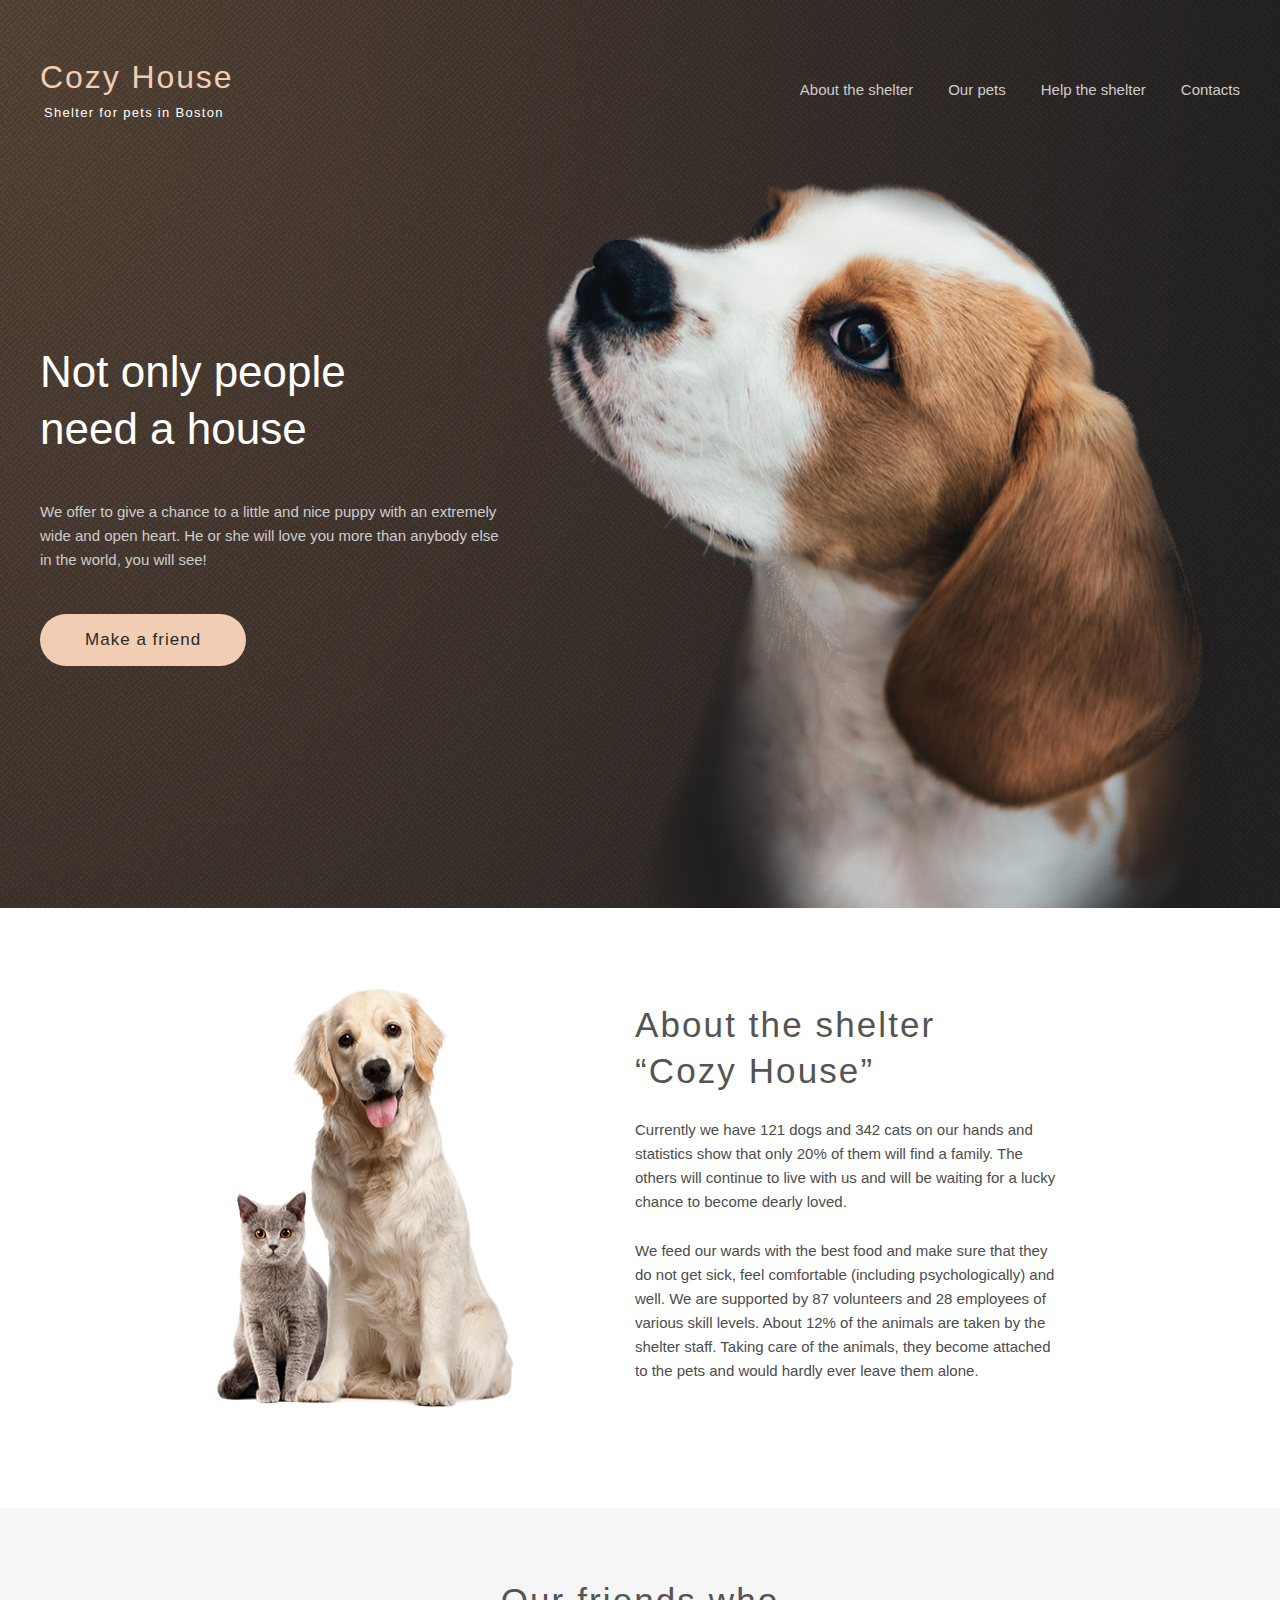
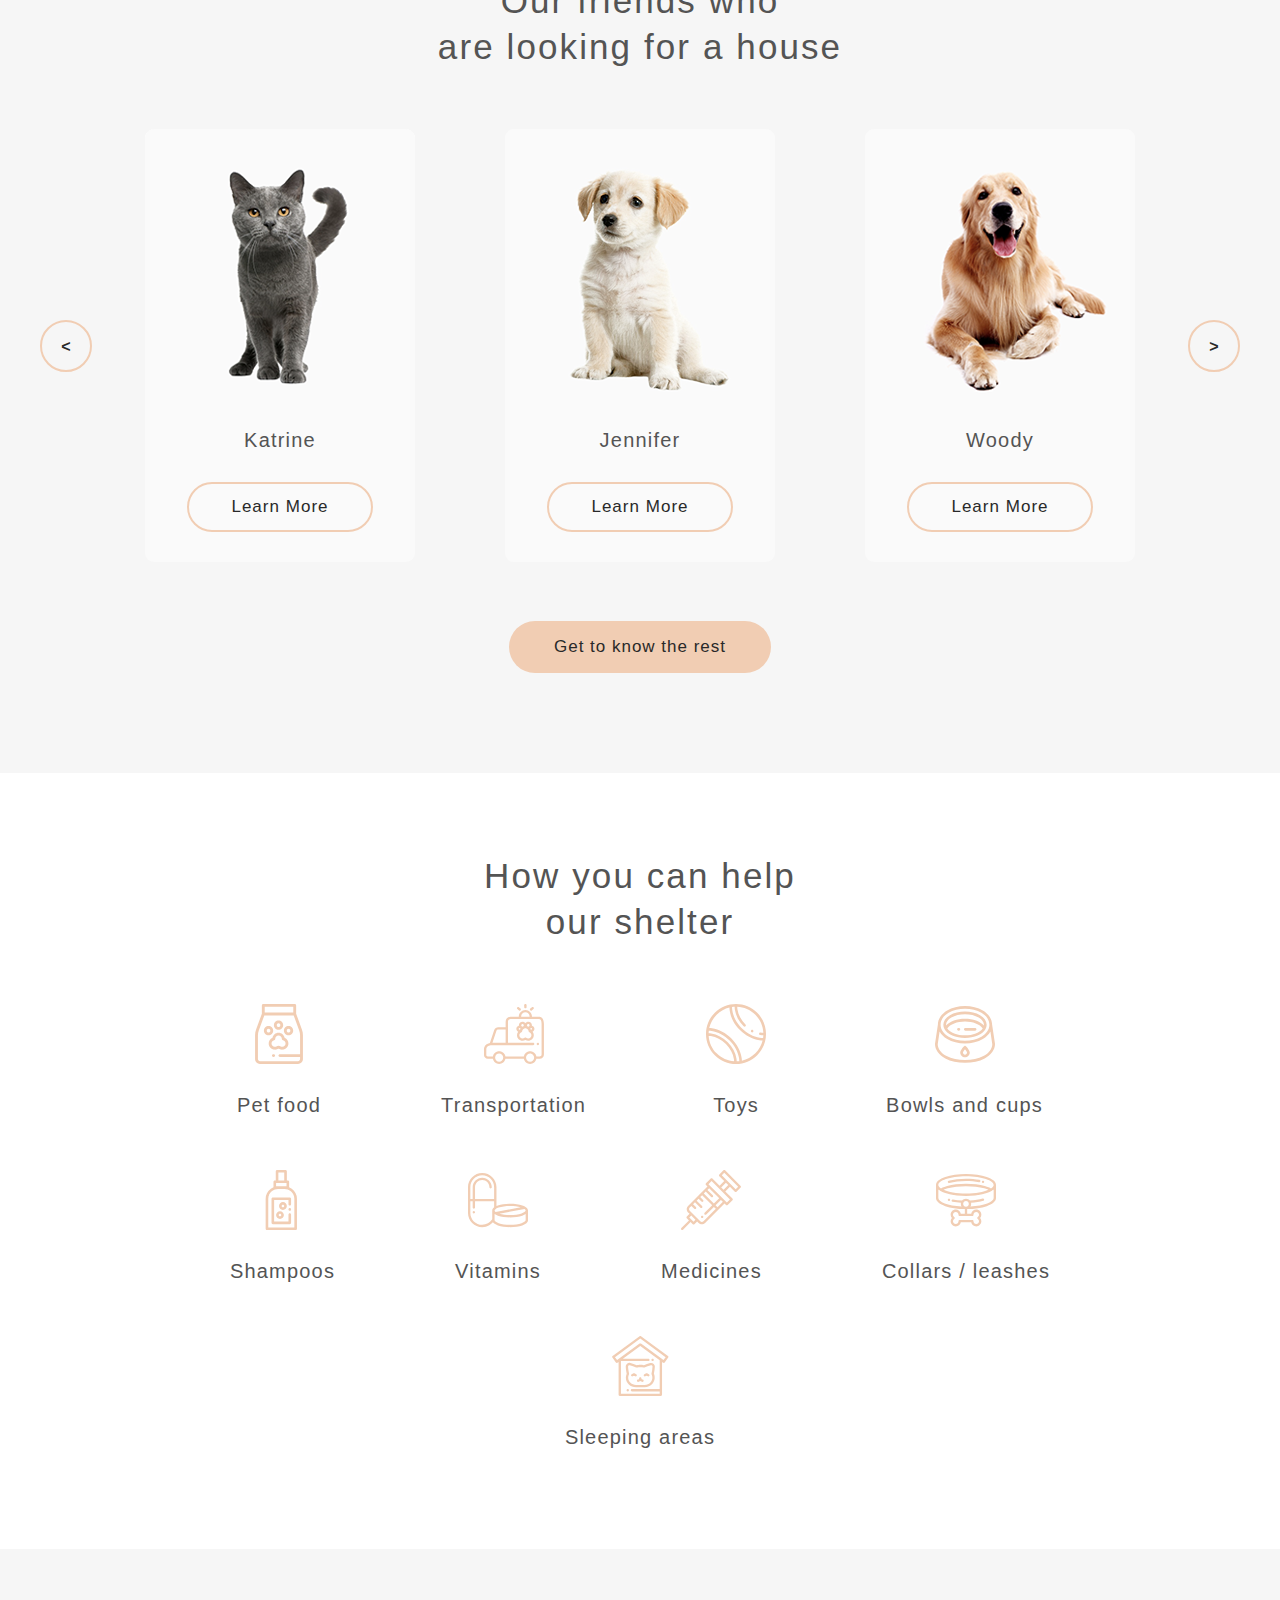
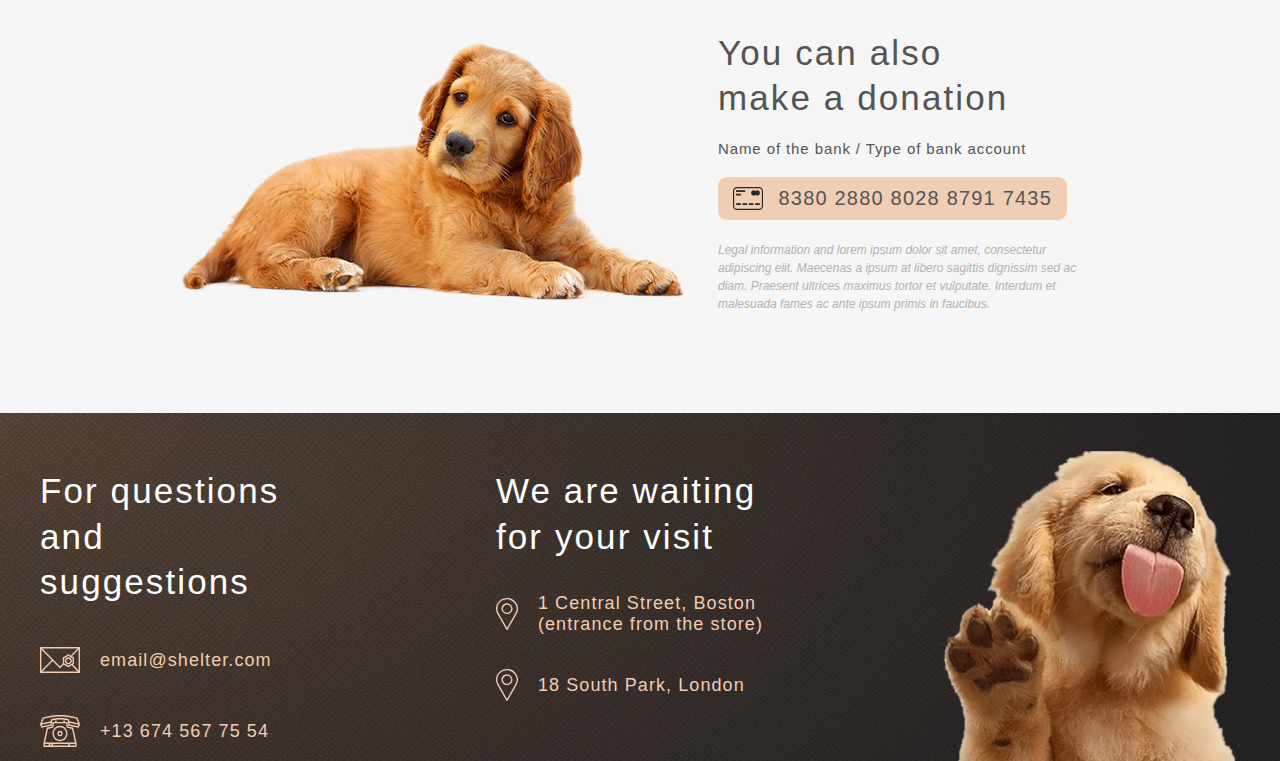
==== index.html @ f353ad07 "feat: w3c validator edits (wed 22 mar 19:14)" ====
<!DOCTYPE html>
<html lang="en">
<head>
    <meta charset="UTF-8">
    <meta name="viewport"
          content="width=device-width, initial-scale=1.0, maximum-scale=1.0, minimum-scale=1.0">
    <meta http-equiv="X-UA-Compatible" content="ie=edge">
    <link rel="stylesheet" href="./styles/main.css">
    <link rel="stylesheet" href="./styles/media.css">
    <link rel="icon" type="image/x-icon" href="./assets/favicon.png">
    <title>Shelter</title>
</head>
<body>

<header class="header">
    <div class="container">

        <div class="header-nav">
            <div class="logo">
                <a href="#"><h1 class="logo-title">Cozy House</h1></a>
                <p class="logo-subtitle">Shelter for pets in Boston</p>
            </div>

            <nav class="nav">
                <ul class="nav-list">
                    <li class="nav-item"><a href="index.html">About the shelter</a></li>
                    <li class="nav-item"><a href="pets.html">Our pets</a></li>
                    <li class="nav-item"><a href="#help">Help the shelter</a></li>
                    <li class="nav-item"><a href="#contacts">Contacts</a></li>
                </ul>
            </nav>
        </div>

        <div class="start-screen">

            <div class="start__content">
                <h2>Not only people<br>
                    need a house
                </h2>
                <p>We offer to give a chance to a little and nice puppy with an extremely
                    wide and open heart. He or she will love you more than anybody else
                    in the world, you will see!</p>

                <a href="#our-friends">
                    <button class="make-a-friend">
                        Make a friend
                    </button>
                </a>
            </div>
            <img
                    class="img-puppy"
                    src="./assets/png/start-screen-puppy.png"
                    alt="start-screen-puppy"
            >
        </div>
    </div>
</header>

<section class="about">
    <div class="container">
        <div class="about-block">
            <img
                    class="about-pets"
                    src="./assets/png/about-pets.png"
                    alt="pets"
            >
            <div class="about-content">
                <h3>About the shelter<br> “Cozy House”</h3>
                <p class="first-about-content">Currently we have 121 dogs and 342 cats
                    on our hands and statistics show that
                    only 20% of them will find a family.
                    The others will continue to live with
                    us and will be waiting for a lucky chance
                    to become dearly loved.</p>
                <p class="second-about-content">We feed our wards with the best food and make
                    sure that they do not get sick, feel
                    comfortable (including psychologically)
                    and well. We are supported by 87 volunteers
                    and 28 employees of various skill levels.
                    About 12% of the animals are taken by the
                    shelter staff. Taking care of the animals,
                    they become attached to the pets and would
                    hardly ever leave them alone.</p>
            </div>
        </div>
    </div>
</section>

<section class="pets" id="our-friends">
    <div class="container">
        <div class="pets-block">
            <h3>Our friends who<br>
                are looking for a house</h3>

            <div class="pets-slider-container">
                <button class="left-arrow"><</button>
                <div class="pets-slider">
                    <div class="pets-item">
                        <div class="pets-item__img">
                            <img
                                    src="./assets/png/pets-katrine.png"
                                    alt="katrine"
                            >
                        </div>
                        <h5>Katrine</h5>
                        <button class="learn-more">Learn More</button>
                    </div>
                    <div class="pets-item">
                        <div class="pets-item__img">
                            <img
                                    src="./assets/png/pets-jennifer.png"
                                    alt="jennifer"
                            >
                        </div>
                        <h5>Jennifer</h5>
                        <button class="learn-more">Learn More</button>
                    </div>
                    <div class="pets-item">
                        <div class="pets-item__img">
                            <img
                                    src="./assets/png/pets-woody.png"
                                    alt="woody"
                            >
                        </div>
                        <h5>Woody</h5>
                        <button class="learn-more">Learn More</button>
                    </div>
                </div>
                <button class="right-arrow">></button>
            </div>
            <div class="pets__button-get-to-know">
                <button class="get-to-know">Get to know the rest</button>
            </div>

        </div>
    </div>
</section>

<section class="help" id="help">
    <div class="container">
        <div class="help-block">
            <div class="help__header">
                <h3>How you can help<br>
                    our shelter</h3>
            </div>
            <div class="help__icons">

                <div class="help-icons-block">
                    <img src="./assets/icons/help/icon-pet-food.svg" alt="icon">
                    <p>Pet food</p>
                </div>

                <div class="help-icons-block">
                    <img src="./assets/icons/help/icon-transportation.svg" alt="icon">
                    <p>Transportation</p>
                </div>

                <div class="help-icons-block">
                    <img src="./assets/icons/help/icon-toys.svg" alt="icon">
                    <p>Toys</p>
                </div>

                <div class="help-icons-block">
                    <img src="./assets/icons/help/icon-bowls-and-cups.svg" alt="icon">
                    <p>Bowls and cups</p>
                </div>

                <div class="help-icons-block">
                    <img src="./assets/icons/help/icon-shampoos.svg" alt="icon">
                    <p>Shampoos</p>
                </div>

                <div class="help-icons-block">
                    <img src="./assets/icons/help/icon-vitamins.svg" alt="icon">
                    <p>Vitamins</p>
                </div>

                <div class="help-icons-block">
                    <img src="./assets/icons/help/icon-medicines.svg" alt="icon">
                    <p>Medicines</p>
                </div>

                <div class="help-icons-block">
                    <img src="./assets/icons/help/icon-collars-leashes.svg" alt="icon">
                    <p>Collars / leashes</p>
                </div>

                <div class="help-icons-block">
                    <img src="./assets/icons/help/icon-sleeping-area.svg" alt="icon">
                    <p>Sleeping areas</p>
                </div>
            </div>

        </div>
    </div>
</section>

<section class="donation">
    <div class="container">
        <div class="donation-block">
            <img src="./assets/png/donation-dog.png" alt="dog">
            <div class="donation-info-block">
                <h2>You can also <br>make a donation</h2>
                <h6>Name of the bank / Type of bank account</h6>
                <a href="#" class="card-pick">
                    <img src="./assets/icons/credit-card.svg" alt="card">
                    <p>8380 2880 8028 8791 7435</p>
                </a>
                <p class="subtitle">Legal information and lorem ipsum dolor sit amet, consectetur adipiscing elit. Maecenas a ipsum at libero sagittis dignissim sed ac diam. Praesent ultrices maximus tortor et vulputate. Interdum et malesuada fames ac ante ipsum primis in faucibus.</p>
            </div>
        </div>
    </div>
</section>

<footer id="contacts">
    <div class="container">
        <div class="footer-block">

            <div class="contacts">
                <h2>For questions<br> and suggestions</h2>
                <a href="mailto:email@shelter.com" class="email-address">
                    <img src="./assets/icons/icon-email.svg" alt="email">
                    <p>email@shelter.com</p>
                </a>
                <a href="tel:+136745677554" class="phone-nums">
                    <img src="./assets/icons/icon-phone.svg" alt="phone">
                    <p>+13 674 567 75 54</p>
                </a>
            </div>

            <div class="address">
                <h2>We are waiting<br> for your visit</h2>
                <a href="https://www.google.com/maps/place/JetBrains/@59.9815845,30.2146416,15z/data=!4m6!3m5!1s0x4696370110077071:0x7142189108d4a839!8m2!3d59.9815845!4d30.2146416!16s%2Fg%2F12ht1yhwh"
                   class="location"
                   target="_blank"
                >
                    <img src="./assets/icons/icon-marker.svg" alt="marker">
                    <p>1 Central Street, Boston<br>(entrance from the store)</p>
                </a>
                <a href="https://www.google.com/maps/place/%D0%AD%D0%BB%D1%82%D0%B5%D0%BC+%D0%9F%D0%B0%D1%80%D0%BA+%D0%AE%D0%B3/@51.4553638,0.0538991,15.22z/data=!4m10!1m2!2m1!1s18+South+Park,+London!3m6!1s0x47d8a91594ab684d:0x6e5fc26f22667307!8m2!3d51.4555305!4d0.0668905!15sChUxOCBTb3V0aCBQYXJrLCBMb25kb26SAQRwYXJr4AEA!16s%2Fg%2F1th567md"
                   class="location-two"
                   target="_blank"
                >
                    <img src="./assets/icons/icon-marker.svg" alt="marker">
                    <p>18 South Park, London</p>
                </a>
            </div>

            <div class="footer-dog-img">
                <img src="./assets/png/footer-puppy.png" alt="puppy">
            </div>

        </div>
    </div>
</footer>

<script src="script.js"></script>
</body>
</html>
---- styles/main.css ----
@import "reset.css";
html {
    scroll-behavior: smooth;
}
body {
    font-family: 'Georgia', sans-serif;
}

.container {
    max-width: 1280px;
    padding: 0 40px;
    margin: 0 auto;
}

/* ======HEADER====== */
.header {
    background: url(../assets/backgrounds/noise_transparent@2x.png), radial-gradient(100% 215.42% at 0% 0%, #5b483a 0%, #262425 100%), #211f20;
    padding-top: 60px;
}

.header-nav {
    display: flex;
    justify-content: space-between;
    padding-bottom: 60px;
}

/*logo*/
.logo h1 {
    font-weight: 400;
    font-size: 32px;
    line-height: 110%;
    letter-spacing: 0.06em;
    color: #F1CDB3;
}

.logo p {
    font-family: 'Arial', sans-serif;
    padding-left: 4px;
    padding-top: 10px;
    font-weight: 400;
    font-size: 13px;
    line-height: 15px;
    letter-spacing: 0.1em;
    color: #FFFFFF;
}

/*nav*/
.nav {
    display: flex;
    align-items: center;
}

.nav-list {
    display: flex; justify-content: center;
    column-gap: 35px;
}

.nav-item a {
    font-family: 'Arial', sans-serif;
    font-weight: 400;
    font-size: 15px;
    color: #CDCDCD;
    transition: 0.3s;
    position: relative;
    cursor: pointer;
    line-height: 1;
}

.nav-list a:hover {
    color: #fafafa;
}

/*start-screen*/
.start-screen {
    display: flex;
    justify-content: space-between;
}

.start__content {
    padding-top: 10.1875em;
    padding-right: 42px;
}
.start__content h2 {
    font-family: 'Georgia', sans-serif;
    font-weight: 400;
    font-size: 44px;
    line-height: 130%;
    color: #FFFFFF;
    padding-bottom: 42px;
}

.start-screen p {
    font-family: 'Arial', sans-serif;
    font-weight: 400;
    font-size: 15px;
    line-height: 160%;
    color: #CDCDCD;
    padding-bottom: 42px;
}

.make-a-friend {
    background-color: #F1CDB3;
    padding: 15px 45px;
    border-radius: 100px;
    font-family: 'Georgia', sans-serif;
    font-weight: 400;
    font-size: 17px;
    line-height: 130%;
    letter-spacing: 0.06em;
    color: #292929;
    transition: 0.3s;
}

.make-a-friend:hover {
    background-color: #FDDCC4;
}

/* =====ABOUT===== */
.about-block {
    display: flex;
    padding-top: 80px;
    padding-bottom: 100px;
}

.about-pets {
    padding-left: 10.938em;
}

.about-content {
    padding-left: 7.5em;
    padding-right: 10.938em;
}

.about-content h3 {
    font-family: 'Georgia', sans-serif;
    font-weight: 400;
    font-size: 35px;
    line-height: 130%;
    letter-spacing: 0.06em;
    color: #545454;
    padding-bottom: 25px;
    padding-top: 14px;
}

.about-content p {
    font-family: 'Arial', sans-serif;
    font-weight: 400;
    font-size: 15px;
    line-height: 160%;
    color: #4C4C4C;
    padding-bottom: 25px;
}

.first-about-content {
    padding-bottom: 25px;
}


/* =====PETS===== */
.pets {
    background-color: #F6F6F6;
    padding-top: 70px;
}

.pets-block h3 {
    font-family: 'Georgia', sans-serif;
    font-weight: 400;
    font-size: 35px;
    line-height: 130%;
    align-items: center;
    text-align: center;
    letter-spacing: 0.06em;
    color: #545454;
    padding-bottom: 60px;
}

.pets-slider-container {
    display: flex;
    justify-content: space-between;
    align-items: center;
    padding-bottom: 59px;
}

.pets-slider {
    display: flex;
    column-gap: 90px;
}

.pets-item {
    background: #FAFAFA;
    border-radius: 9px;

    transition: 0.3s;
}

.pets-item:hover {
    box-shadow: 0 0 10px rgba(0,0,0,0.5);
    cursor: pointer;
}

.pets-item__img img {
    border-radius: 9px 9px 0 0;
}

.left-arrow, .right-arrow{
    cursor: pointer;
    -webkit-box-align: center;
    -ms-flex-align: center;
    align-items: center;
    padding: 16px 16px;
    width: 52px;
    height: 52px;
    border: 2px solid #f1cdb3;
    -webkit-box-sizing: border-box;
    box-sizing: border-box;
    border-radius: 50%;
    color: #292929;
    background-color: transparent;
    font-weight: bold;

    transition: 0.3s;
}

.left-arrow:hover, .right-arrow:hover {
    background: #FDDCC4;
    border: 2px solid #FDDCC4;
}

.pets-item {
    display: flex;
    align-items: center;
    flex-direction: column;
}

.pets-item h5 {
    font-family: 'Georgia', sans-serif;
    font-weight: 400;
    font-size: 20px;
    line-height: 23px;
    letter-spacing: 0.06em;
    color: #545454;
    padding-bottom: 30px;
}

.pets-item__img {
    padding-bottom: 30px;
}

.learn-more {
    border: 2px solid #F1CDB3;
    border-radius: 100px;
    padding: 12px 42px;
    margin-bottom: 30px;

    font-family: 'Georgia', sans-serif;
    font-weight: 400;
    font-size: 17px;
    line-height: 130%;
    letter-spacing: 0.06em;
    color: #292929;

    transition: 0.3s;
}

.learn-more:hover {
    background-color: #FDDCC4;
    border: 2px solid #FDDCC4;
}

.pets__button-get-to-know {
    display: flex;
    justify-content: center;
}

button.get-to-know{
    display: flex;
    align-items: center;
    padding: 15px 45px;
    background: #F1CDB3;
    border-radius: 100px;

    font-family: 'Georgia', sans-serif;
    font-weight: 400;
    letter-spacing: 0.0586282em;
    font-size: 17px;
    line-height: 130%;
    color: #292929;

    margin-bottom: 100px;

    transition: 0.3s;
}

button.get-to-know:hover {
    background-color: #FDDCC4;
}

/* =====HELP===== */
.help-block {
    display: flex;
    flex-direction: column;
    align-items: center;

    padding-top: 80px;
}

.help__header h3 {
    font-family: 'Georgia', sans-serif;
    font-weight: 400;
    font-size: 35px;
    line-height: 130%;
    text-align: center;
    letter-spacing: 0.06em;
    color: #545454;

    padding-bottom: 60px;
}

.help-icons-block {
    align-items: center;
    display: flex;
    flex-direction: column;
}

.help__icons {
    display: flex;
    align-items: baseline;
    flex-wrap: wrap;
    gap: 3.3rem 7.5rem;
    max-width: 1030px;
    justify-content: center;

    padding-bottom: 100px;
}

.help-icons-block p {
    font-family: 'Georgia', sans-serif;
    font-weight: 400;
    font-size: 20px;
    line-height: 115%;
    letter-spacing: 0.06em;
    color: #545454;

    padding-top: 30px;
}

/* =====DONATION===== */
.donation {
    background: #F6F6F6;
    padding-bottom: 100px;
}

.donation-block {
    display: -webkit-box;
    display: -ms-flexbox;
    display: flex;
    -webkit-box-pack: center;
    -ms-flex-pack: center;
    justify-content: center;
    -webkit-box-align: center;
    -ms-flex-align: center;
    align-items: center;
    gap: 31px;
    padding-top: 81px;
}

.donation-info-block {
    align-self: flex-start;
    max-width: 380px;
}

.card-pick {
    padding: 1px 15px;
    max-width: 349px;
    height: 43px;
    -webkit-box-align: center;
    -ms-flex-align: center;
    align-items: center;
    background-color: #f1cdb3;
    display: -webkit-box;
    display: -ms-flexbox;
    display: flex;
    -webkit-box-pack: justify;
    -ms-flex-pack: justify;
    justify-content: space-between;
    font-family: "Georgia", sans-serif;
    line-height: 115%;
    letter-spacing: 0.06em;
    border-radius: 9px;
    margin-bottom: 21px;
    color: #545454;
    text-decoration: none;
}

.donation-info-block h2 {
    font-family: 'Georgia', sans-serif;
    font-weight: 400;
    font-size: 35px;
    line-height: 130%;
    letter-spacing: 0.06em;
    color: #545454;

    padding-bottom: 20px;
}

.donation-info-block h6 {
    font-family: 'Georgia', sans-serif;
    font-weight: 400;
    font-size: 15px;
    line-height: 110%;
    letter-spacing: 0.06em;
    color: #545454;

    padding-bottom: 20px;
}

.donation-info-block p {
    font-family: 'Arial', sans-serif;
    font-weight: 400;
    font-size: 12px;
    line-height: 18px;
    color: #B2B2B2;
}

.card-pick p {
    font-family: 'Georgia', sans-serif;
    font-weight: 400;
    font-size: 20px;
    line-height: 115%;
    letter-spacing: 0.06em;
    color: #545454;
}

.subtitle {
    font-style: italic;
}

/* =====FOOTER===== */
footer {
    background: url(../assets/backgrounds/noise_transparent@2x.png), radial-gradient(100% 215.42% at 0% 0%, #5b483a 0%, #262425 100%), #211f20;
}

.footer-block {
    display: flex;
    justify-content: space-between;
    padding-top: 38px;
}

.footer-block h2 {
    font-family: 'Georgia', sans-serif;
    font-weight: 400;
    font-size: 35px;
    line-height: 130%;
    letter-spacing: 0.06em;
    color: #FFFFFF;
}

.footer-block p {
    font-family: 'Georgia', sans-serif;
    font-weight: 400;
    font-size: 18px;
    line-height: 115%;
    letter-spacing: 0.06em;
    color: #F1CDB3;
}

.contacts, .address {
    padding-top: 17px;
    max-width: 279px;
    display: -webkit-box;
    display: -ms-flexbox;
    display: flex;
    -webkit-box-orient: vertical;
    -webkit-box-direction: normal;
    -ms-flex-direction: column;
    flex-direction: column;
    -webkit-box-align: start;
    -ms-flex-align: start;
    align-items: flex-start;
    -webkit-box-pack: justify;
    -ms-flex-pack: justify;
    gap: 39px;
}

.contacts a {
    display: flex;
    align-items: center;
}

.contacts a img {
    padding-right: 20px;
}

.address {
    gap: 34px;
}

.address a {
    display: flex;
    align-items: center;
}

.address a img {
    padding-right: 20px;
}

/*==== OUR PETS PAGE ====*/

/*=====header=====*/
.header-pets-page {
    background: #FFFFFF;
    padding-top: 30px;
}

.logo-pets-page h1 {
    color: #545454;
}

.logo-pets-page p {
    color: #292929;
}

.nav-item-pets-page a {
    color: #545454;
    position: relative;
    cursor: pointer;
    line-height: 1;
}

.nav-item a:after {
    display: block;
    position: absolute;
    left: 0; /*изменить на right:0;, чтобы изменить направление подчёркивания */
    width: 0;/*задаём длинну линии до наведения курсора*/
    height: 2px; /*задаём ширину линии*/
    background-color: #F1CDB3; /*задаём цвет линии*/
    content: "";
    transition: width 0.3s ease-out;
}

.nav-item a:hover:after, a:focus:after {
    width: 100%; /*устанавливаем значение 100% чтобы ссылка подчёркивалась полностью*/
}

.nav-list-pets-page a:hover {
    color: #292929;
    background-size: 100% 2px;

}

.header-nav-pets-page {
    padding-bottom: 30px;
}

/*=====pets=====*/
.pets-block-pets-page h3{
    padding-bottom: 45px;
}

.pets-slider-pets-page {
    gap: 30px 40px;
    flex-wrap: wrap;
}
/*buttons control*/
.pets__control-buttons {
    display: flex;
    flex-direction: row;
    justify-content: center;
    gap: 20px;
    padding-bottom: 100px;
}

/*coloring buttons*/
.control-btn {
    border-radius: 100px;
    width: 52px;
    height: 52px;
}

.prev-max-btn, .prev-btn {
    border: 2px solid #CDCDCD;
    color: #CDCDCD;
}

.num-slider-btn {
    background: #F1CDB3;
}
.num-slider-btn:hover {

}

.next-btn, .next-max-btn {
    border: 2px solid #F1CDB3;

    transition: 0.3s;
}
.next-btn:hover, .next-max-btn:hover {
    background: #FDDCC4;
    border: 2px solid #FDDCC4;
}
---- styles/media.css ----
@viewport
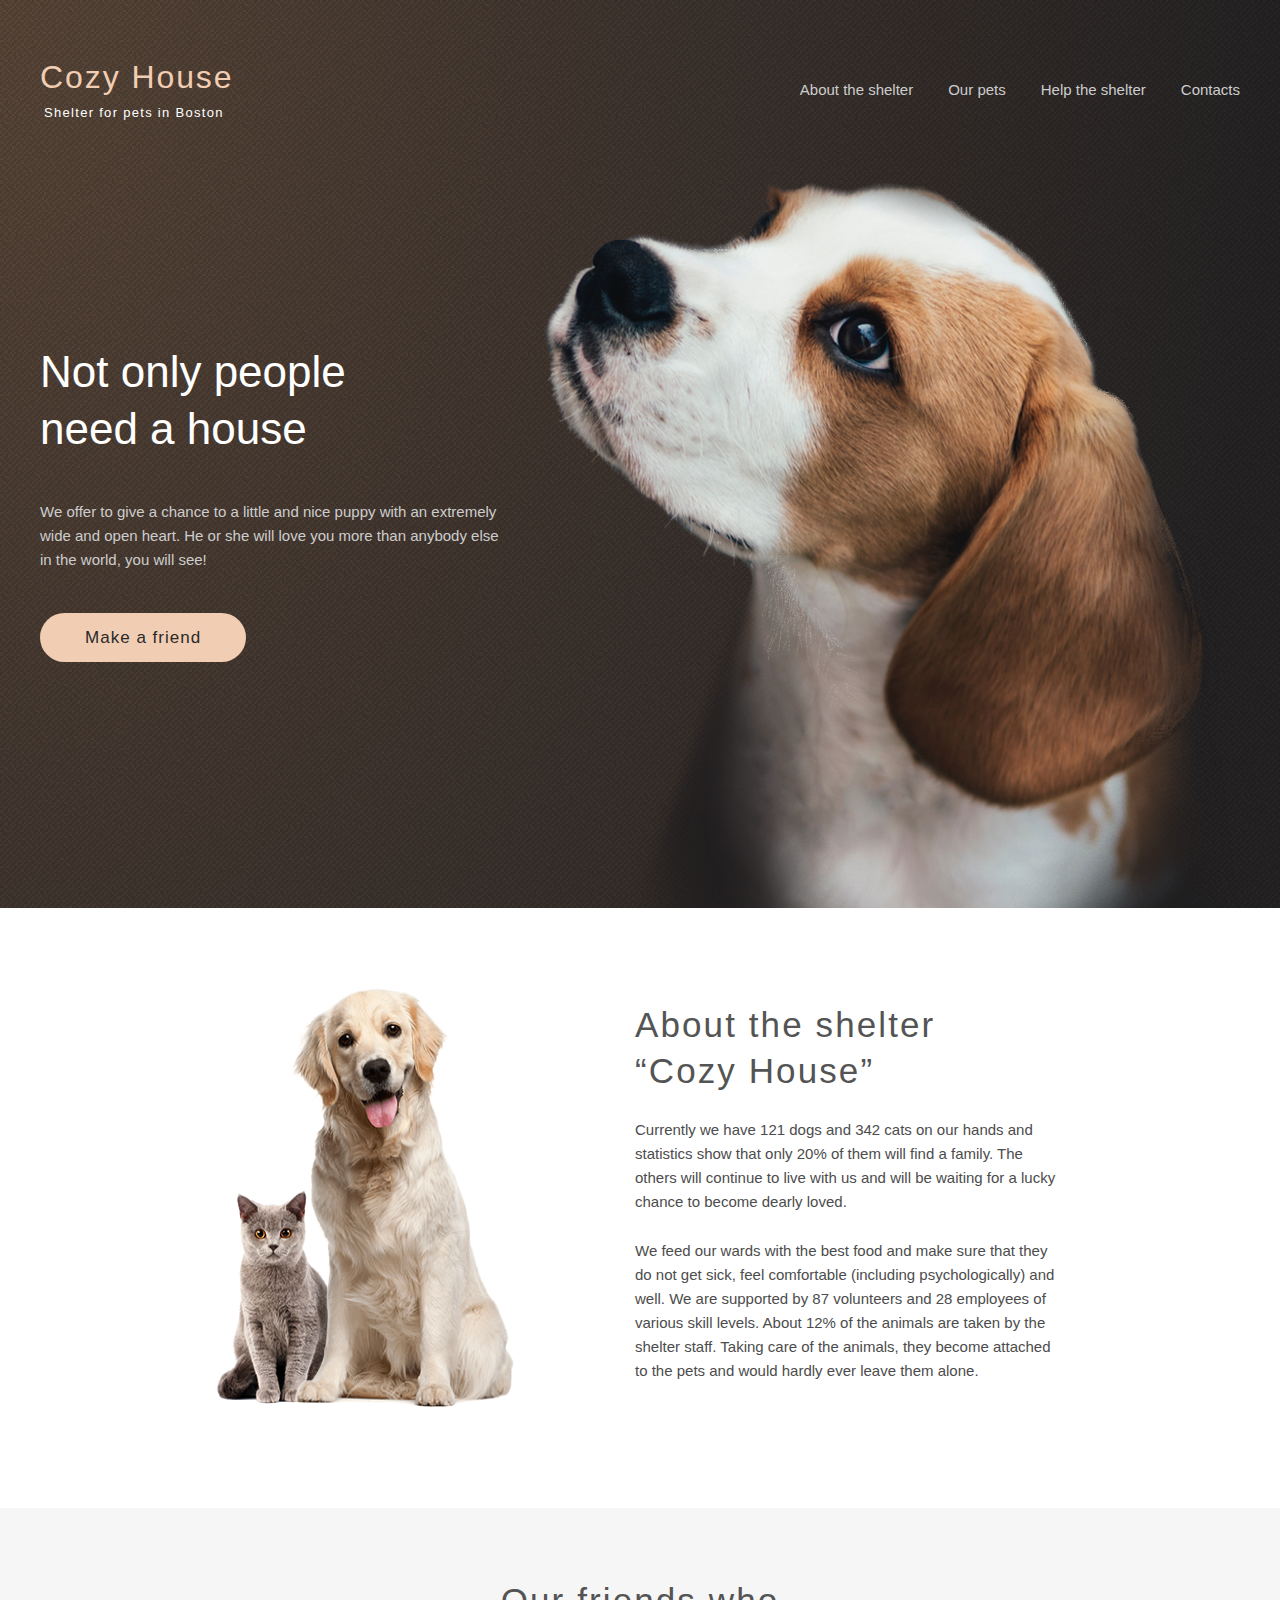
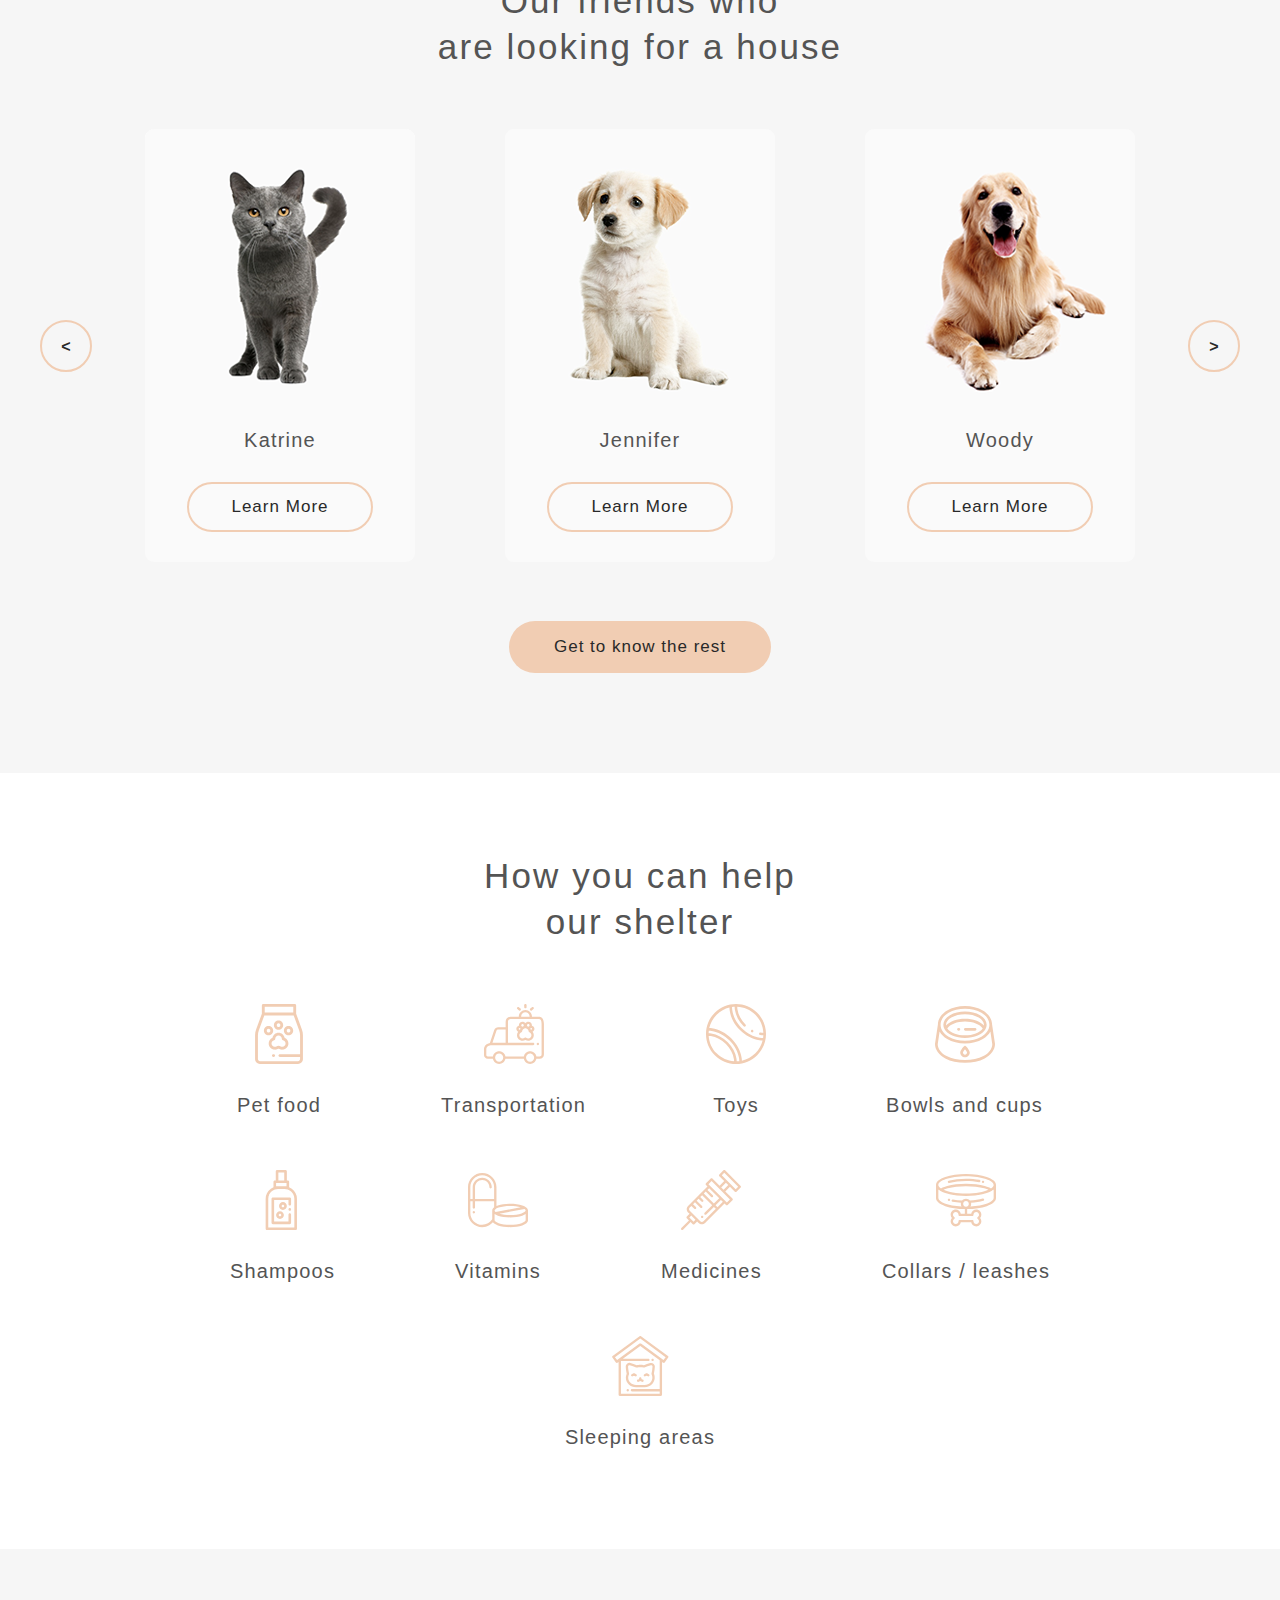
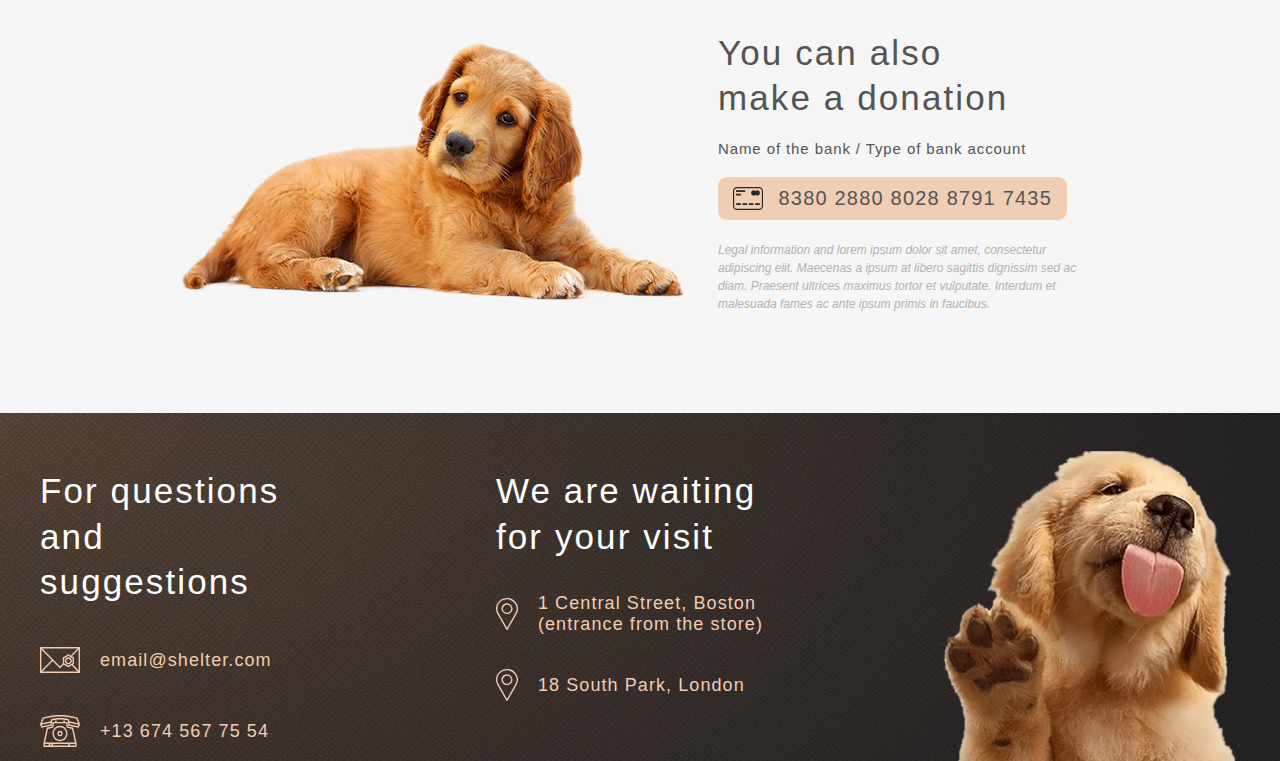
==== commit 8b733ed4: "feat: the war with the validator continues (wed 22 mar 19:56)" ====
--- a/index.html
+++ b/index.html
@@ -2,8 +2,7 @@
 <html lang="en">
 <head>
     <meta charset="UTF-8">
-    <meta name="viewport"
-          content="width=device-width, initial-scale=1.0, maximum-scale=1.0, minimum-scale=1.0">
+    <meta name="viewport" content="width=device-width, initial-scale=1.0">
     <meta http-equiv="X-UA-Compatible" content="ie=edge">
     <link rel="stylesheet" href="./styles/main.css">
     <link rel="stylesheet" href="./styles/media.css">
@@ -41,11 +40,9 @@
                     wide and open heart. He or she will love you more than anybody else
                     in the world, you will see!</p>
 
-                <a href="#our-friends">
-                    <button class="make-a-friend">
+                    <a href="#our-friends" class="make-a-friend">
                         Make a friend
-                    </button>
-                </a>
+                    </a>
             </div>
             <img
                     class="img-puppy"
@@ -93,7 +90,7 @@
                 are looking for a house</h3>
 
             <div class="pets-slider-container">
-                <button class="left-arrow"><</button>
+                <button class="left-arrow">&lt;</button>
                 <div class="pets-slider">
                     <div class="pets-item">
                         <div class="pets-item__img">
@@ -126,7 +123,7 @@
                         <button class="learn-more">Learn More</button>
                     </div>
                 </div>
-                <button class="right-arrow">></button>
+                <button class="right-arrow">&gt;</button>
             </div>
             <div class="pets__button-get-to-know">
                 <button class="get-to-know">Get to know the rest</button>
--- a/styles/main.css
+++ b/styles/main.css
@@ -95,7 +95,7 @@
     font-size: 15px;
     line-height: 160%;
     color: #CDCDCD;
-    padding-bottom: 42px;
+    padding-bottom: 55px;
 }
 
 .make-a-friend {
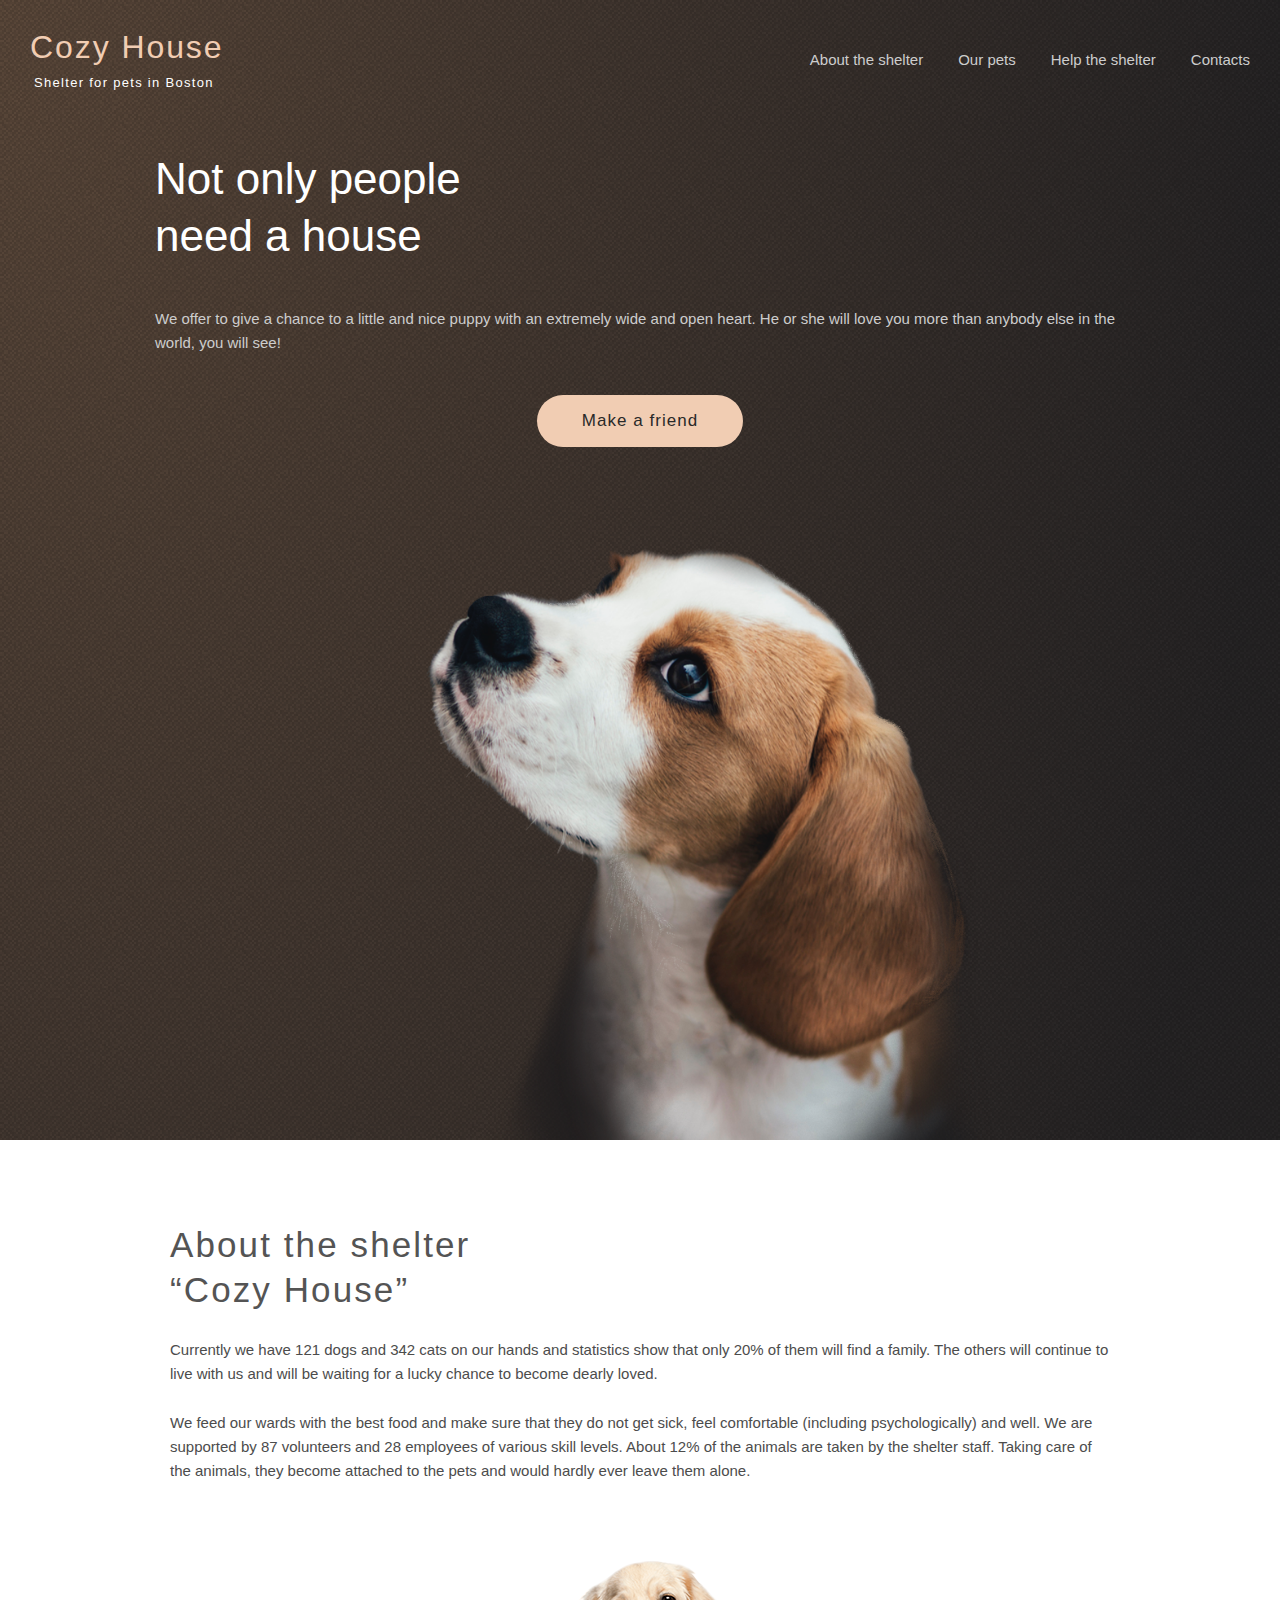
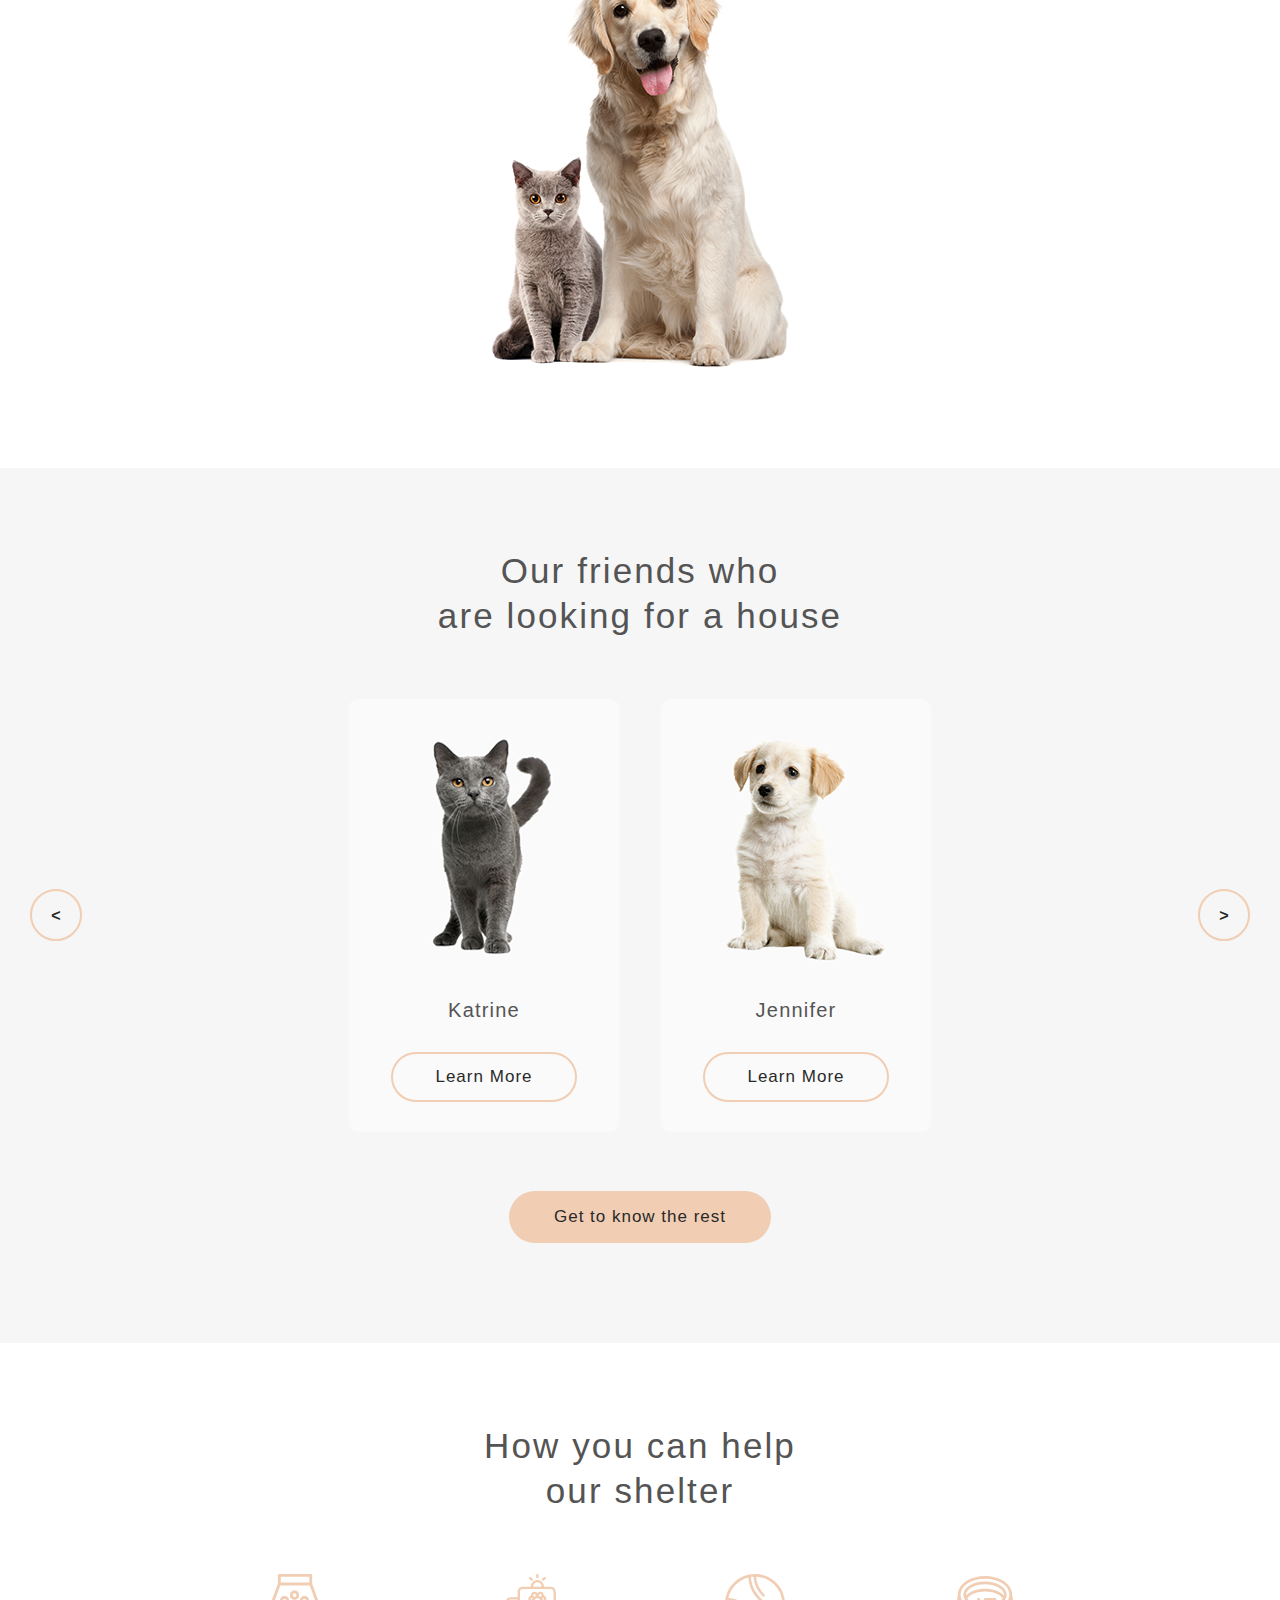
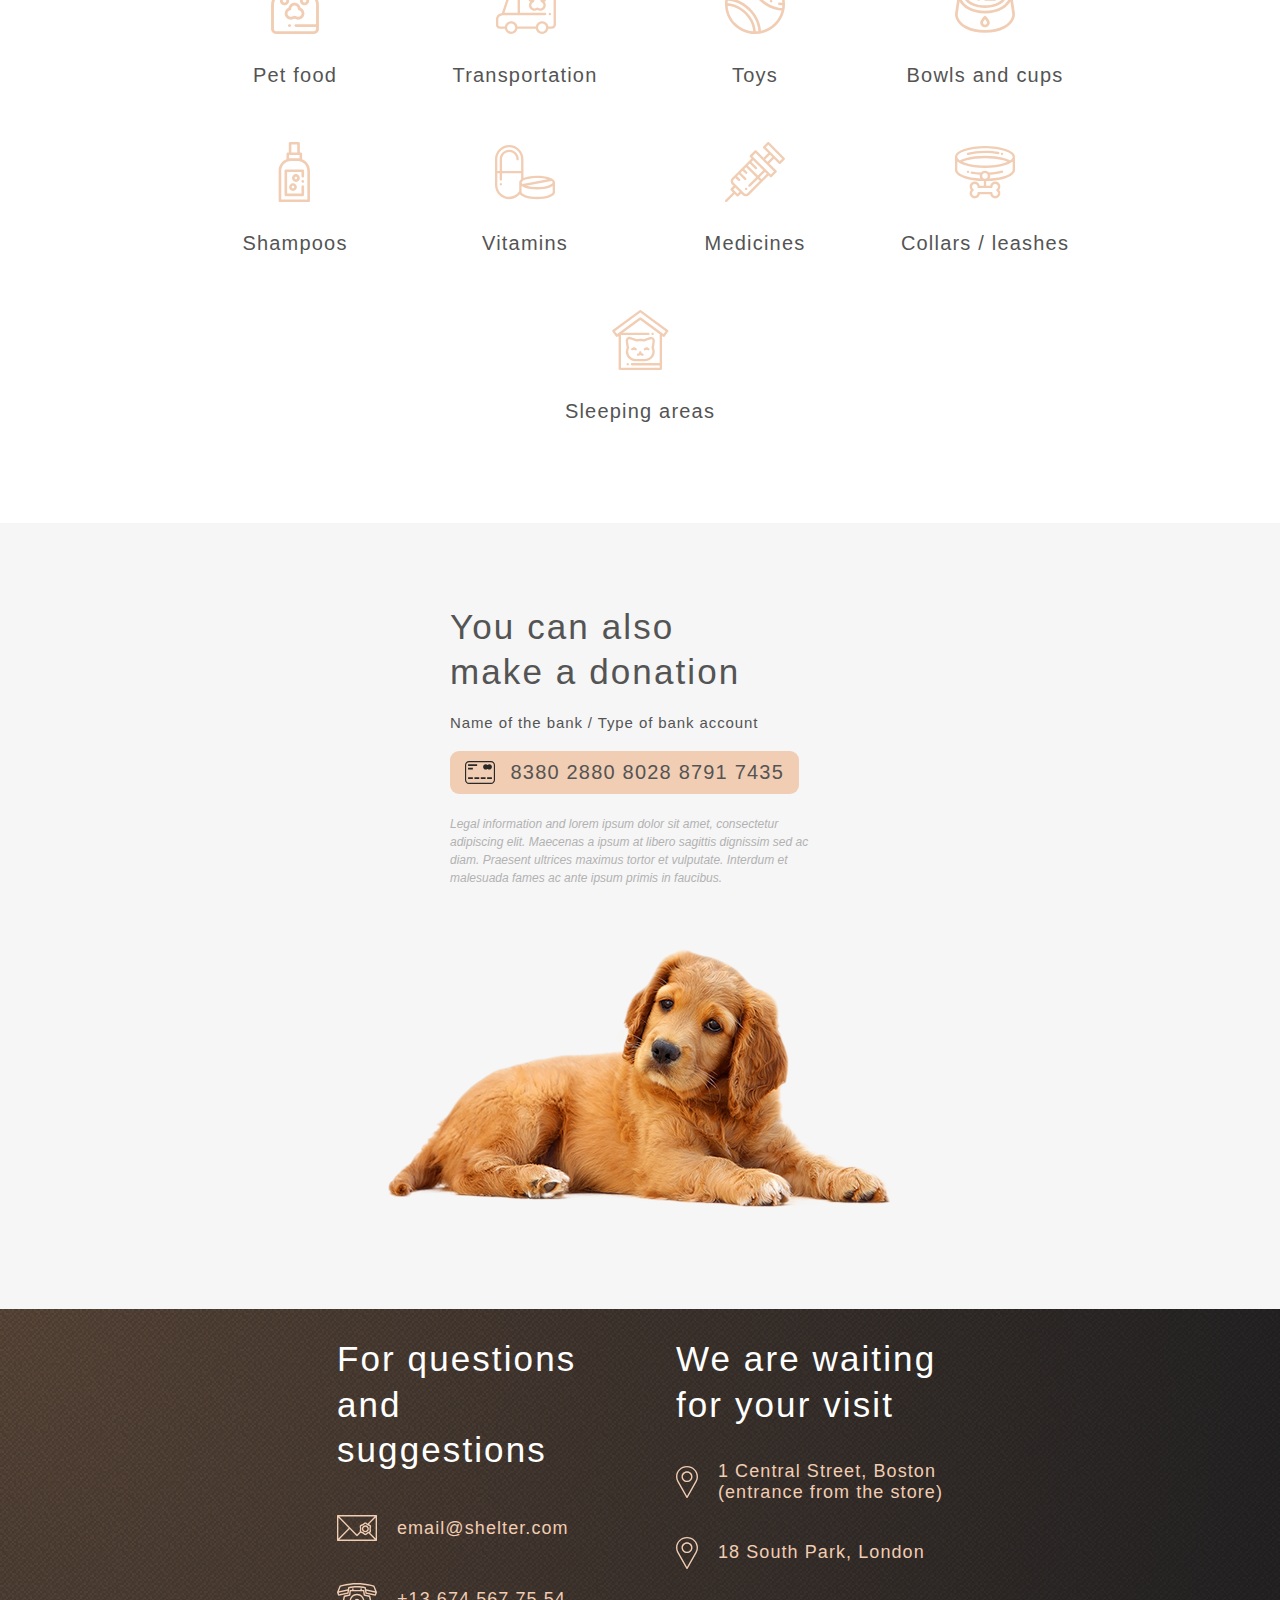
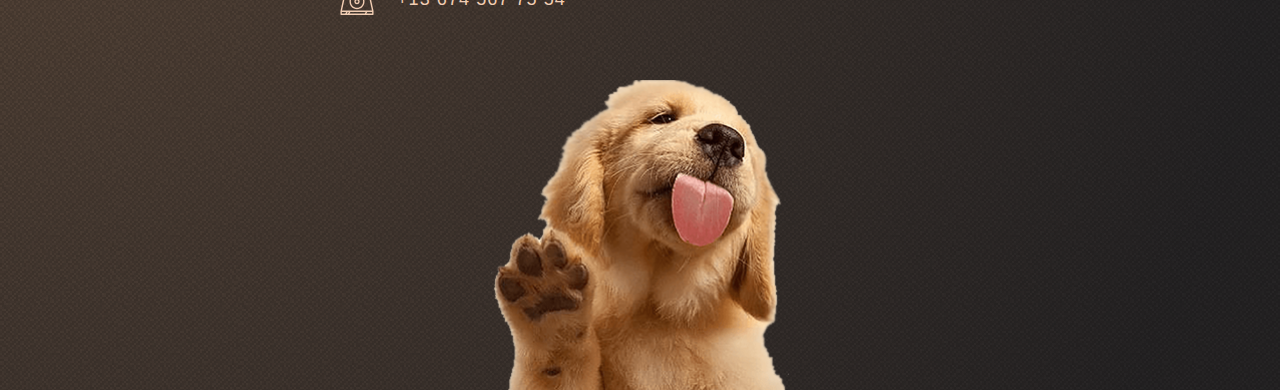
==== commit 4d0909f1: "init: finish develop 768px screen (thu 23 mar 17:11)" ====
--- a/index.html
+++ b/index.html
@@ -195,12 +195,19 @@
 <section class="donation">
     <div class="container">
         <div class="donation-block">
-            <img src="./assets/png/donation-dog.png" alt="dog">
+            <img
+                    class="donation-dog-img"
+                    src="./assets/png/donation-dog.png"
+                    alt="dog"
+            >
             <div class="donation-info-block">
                 <h2>You can also <br>make a donation</h2>
                 <h6>Name of the bank / Type of bank account</h6>
                 <a href="#" class="card-pick">
-                    <img src="./assets/icons/credit-card.svg" alt="card">
+                    <img
+                            src="./assets/icons/credit-card.svg"
+                            alt="card"
+                    >
                     <p>8380 2880 8028 8791 7435</p>
                 </a>
                 <p class="subtitle">Legal information and lorem ipsum dolor sit amet, consectetur adipiscing elit. Maecenas a ipsum at libero sagittis dignissim sed ac diam. Praesent ultrices maximus tortor et vulputate. Interdum et malesuada fames ac ante ipsum primis in faucibus.</p>
@@ -212,35 +219,36 @@
 <footer id="contacts">
     <div class="container">
         <div class="footer-block">
-
-            <div class="contacts">
-                <h2>For questions<br> and suggestions</h2>
-                <a href="mailto:email@shelter.com" class="email-address">
-                    <img src="./assets/icons/icon-email.svg" alt="email">
-                    <p>email@shelter.com</p>
-                </a>
-                <a href="tel:+136745677554" class="phone-nums">
-                    <img src="./assets/icons/icon-phone.svg" alt="phone">
-                    <p>+13 674 567 75 54</p>
-                </a>
-            </div>
-
-            <div class="address">
-                <h2>We are waiting<br> for your visit</h2>
-                <a href="https://www.google.com/maps/place/JetBrains/@59.9815845,30.2146416,15z/data=!4m6!3m5!1s0x4696370110077071:0x7142189108d4a839!8m2!3d59.9815845!4d30.2146416!16s%2Fg%2F12ht1yhwh"
-                   class="location"
-                   target="_blank"
-                >
-                    <img src="./assets/icons/icon-marker.svg" alt="marker">
-                    <p>1 Central Street, Boston<br>(entrance from the store)</p>
-                </a>
-                <a href="https://www.google.com/maps/place/%D0%AD%D0%BB%D1%82%D0%B5%D0%BC+%D0%9F%D0%B0%D1%80%D0%BA+%D0%AE%D0%B3/@51.4553638,0.0538991,15.22z/data=!4m10!1m2!2m1!1s18+South+Park,+London!3m6!1s0x47d8a91594ab684d:0x6e5fc26f22667307!8m2!3d51.4555305!4d0.0668905!15sChUxOCBTb3V0aCBQYXJrLCBMb25kb26SAQRwYXJr4AEA!16s%2Fg%2F1th567md"
-                   class="location-two"
-                   target="_blank"
-                >
-                    <img src="./assets/icons/icon-marker.svg" alt="marker">
-                    <p>18 South Park, London</p>
-                </a>
+            <div class="footer__information">
+                <div class="contacts">
+                    <h2>For questions<br> and suggestions</h2>
+                    <a href="mailto:email@shelter.com" class="email-address">
+                        <img src="./assets/icons/icon-email.svg" alt="email">
+                        <p>email@shelter.com</p>
+                    </a>
+                    <a href="tel:+136745677554" class="phone-nums">
+                        <img src="./assets/icons/icon-phone.svg" alt="phone">
+                        <p>+13 674 567 75 54</p>
+                    </a>
+                </div>
+
+                <div class="address">
+                    <h2>We are waiting<br> for your visit</h2>
+                    <a href="https://www.google.com/maps/place/JetBrains/@59.9815845,30.2146416,15z/data=!4m6!3m5!1s0x4696370110077071:0x7142189108d4a839!8m2!3d59.9815845!4d30.2146416!16s%2Fg%2F12ht1yhwh"
+                       class="location"
+                       target="_blank"
+                    >
+                        <img src="./assets/icons/icon-marker.svg" alt="marker">
+                        <p>1 Central Street, Boston<br>(entrance from the store)</p>
+                    </a>
+                    <a href="https://www.google.com/maps/place/%D0%AD%D0%BB%D1%82%D0%B5%D0%BC+%D0%9F%D0%B0%D1%80%D0%BA+%D0%AE%D0%B3/@51.4553638,0.0538991,15.22z/data=!4m10!1m2!2m1!1s18+South+Park,+London!3m6!1s0x47d8a91594ab684d:0x6e5fc26f22667307!8m2!3d51.4555305!4d0.0668905!15sChUxOCBTb3V0aCBQYXJrLCBMb25kb26SAQRwYXJr4AEA!16s%2Fg%2F1th567md"
+                       class="location-two"
+                       target="_blank"
+                    >
+                        <img src="./assets/icons/icon-marker.svg" alt="marker">
+                        <p>18 South Park, London</p>
+                    </a>
+                </div>
             </div>
 
             <div class="footer-dog-img">
--- a/styles/main.css
+++ b/styles/main.css
@@ -330,6 +330,7 @@
     max-width: 1030px;
     justify-content: center;
 
+
     padding-bottom: 100px;
 }
 
@@ -438,6 +439,11 @@
 /* =====FOOTER===== */
 footer {
     background: url(../assets/backgrounds/noise_transparent@2x.png), radial-gradient(100% 215.42% at 0% 0%, #5b483a 0%, #262425 100%), #211f20;
+}
+
+.footer__information {
+    display: flex;
+    gap: 160px;
 }
 
 .footer-block {
--- a/styles/media.css
+++ b/styles/media.css
@@ -1 +1,114 @@
-@viewport+/*переключаем экран до 768px*/
+@media screen and (max-width: 1280px) {
+    /*общие настройки*/
+    .container {
+        padding: 0 30px;
+        margin: 0 auto;
+    }
+
+    /*=====HEADER=====*/
+    .header {
+        padding-top: 30px;
+    }
+
+    .header-nav {
+
+    }
+
+    .img-puppy {
+        width: 569px;
+        height: 593px;
+    }
+
+    .start__content {
+        flex-direction: column;
+        display: flex;
+        margin-bottom: 100px;
+        padding: 0 125px;
+    }
+
+    .make-a-friend {
+        margin: 0 auto;
+    }
+
+    .start-screen {
+        flex-direction: column;
+        align-items: center;
+    }
+
+    .start-screen p {
+        padding-bottom: 40px;
+    }
+
+    .img-puppy {
+        margin-left: 140px;
+    }
+
+/*=====ABOUT=====*/
+    .about-block {
+        flex-direction: column-reverse;
+        align-items: center;
+        padding-top: 68px;
+    }
+
+    .about-pets {
+        padding: 0;
+        margin-top: 52px;
+    }
+
+    .about-content {
+        padding-left: 140px;
+        padding-right: 140px;
+    }
+    /*=====PETS=====*/
+    .pets {
+        padding-top: 80px;
+    }
+
+    .pets-slider .pets-item:last-child {
+        display: none;
+    }
+
+    .pets-slider {
+        column-gap: 42px;
+    }
+
+    /*=====HELP=====*/
+    .help__icons {
+        gap: 55px 60px;
+    }
+
+    .help-icons-block {
+        height: 113px;
+        width: 170px;
+    }
+
+    /*=====DONATION=====*/
+    .donation-block {
+        flex-direction: column-reverse;
+    }
+
+    .donation-info-block {
+        align-self: center;
+    }
+    .donation-dog-img {
+        margin-top: 30px;
+    }
+
+    /*=====FOOTER=====*/
+    .footer-block {
+        flex-direction: column;
+        padding-top: 10px;
+    }
+
+    .footer__information {
+        gap: 60px;
+        margin: 0 auto;
+    }
+
+    .footer-dog-img {
+        margin: 0 auto;
+        padding-top: 65px;
+    }
+}
+
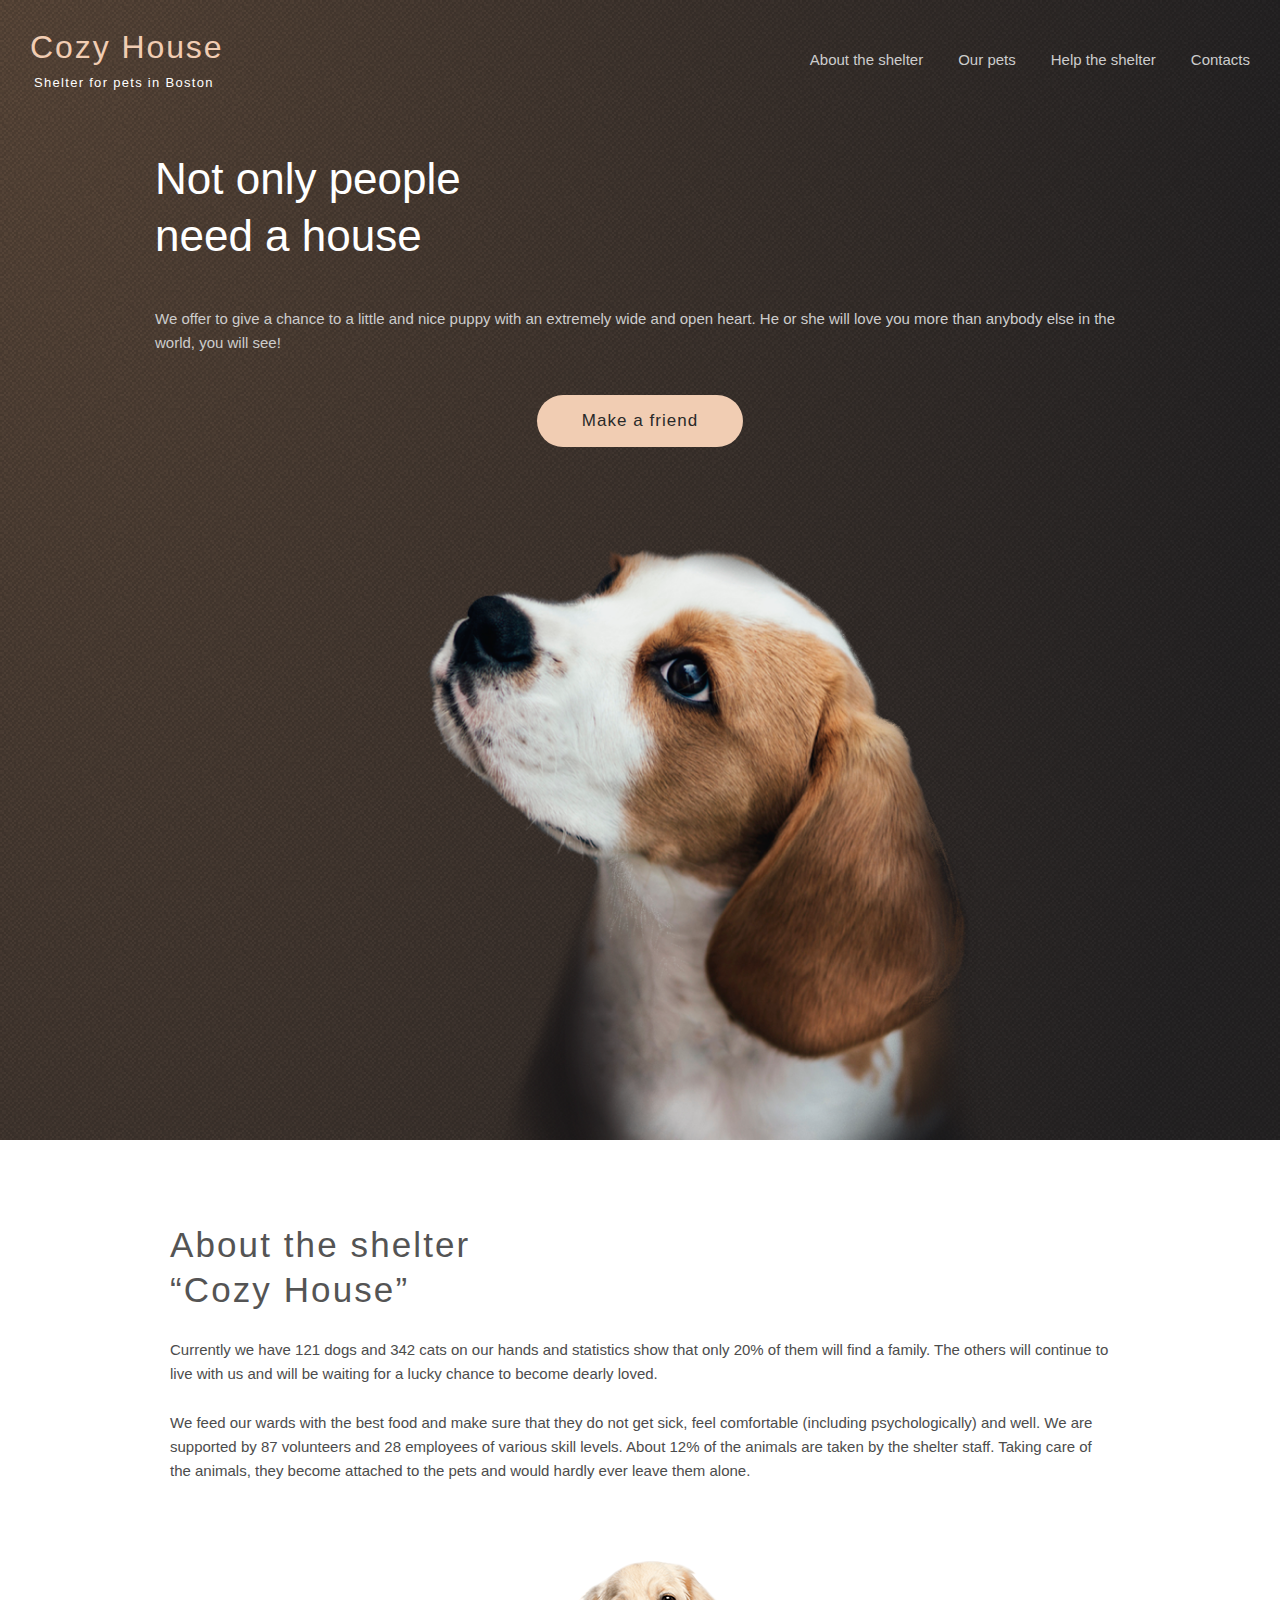
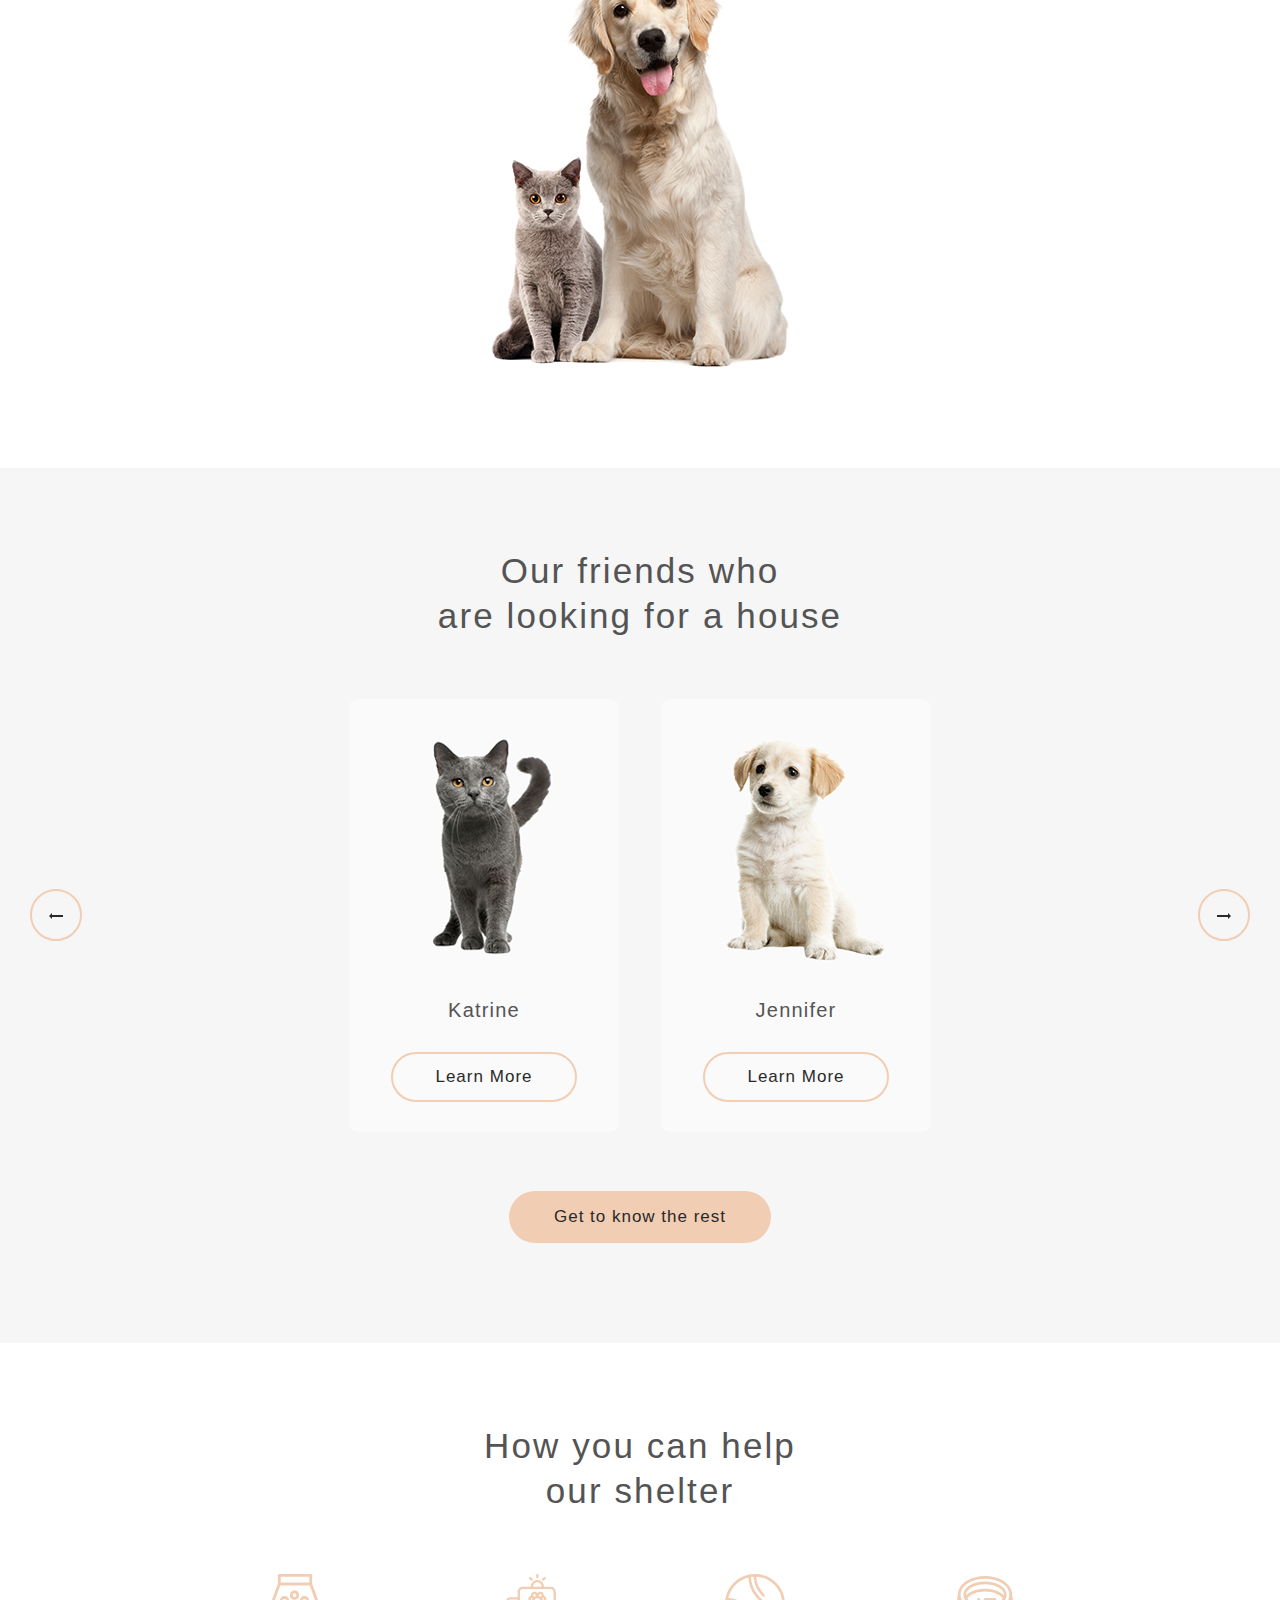
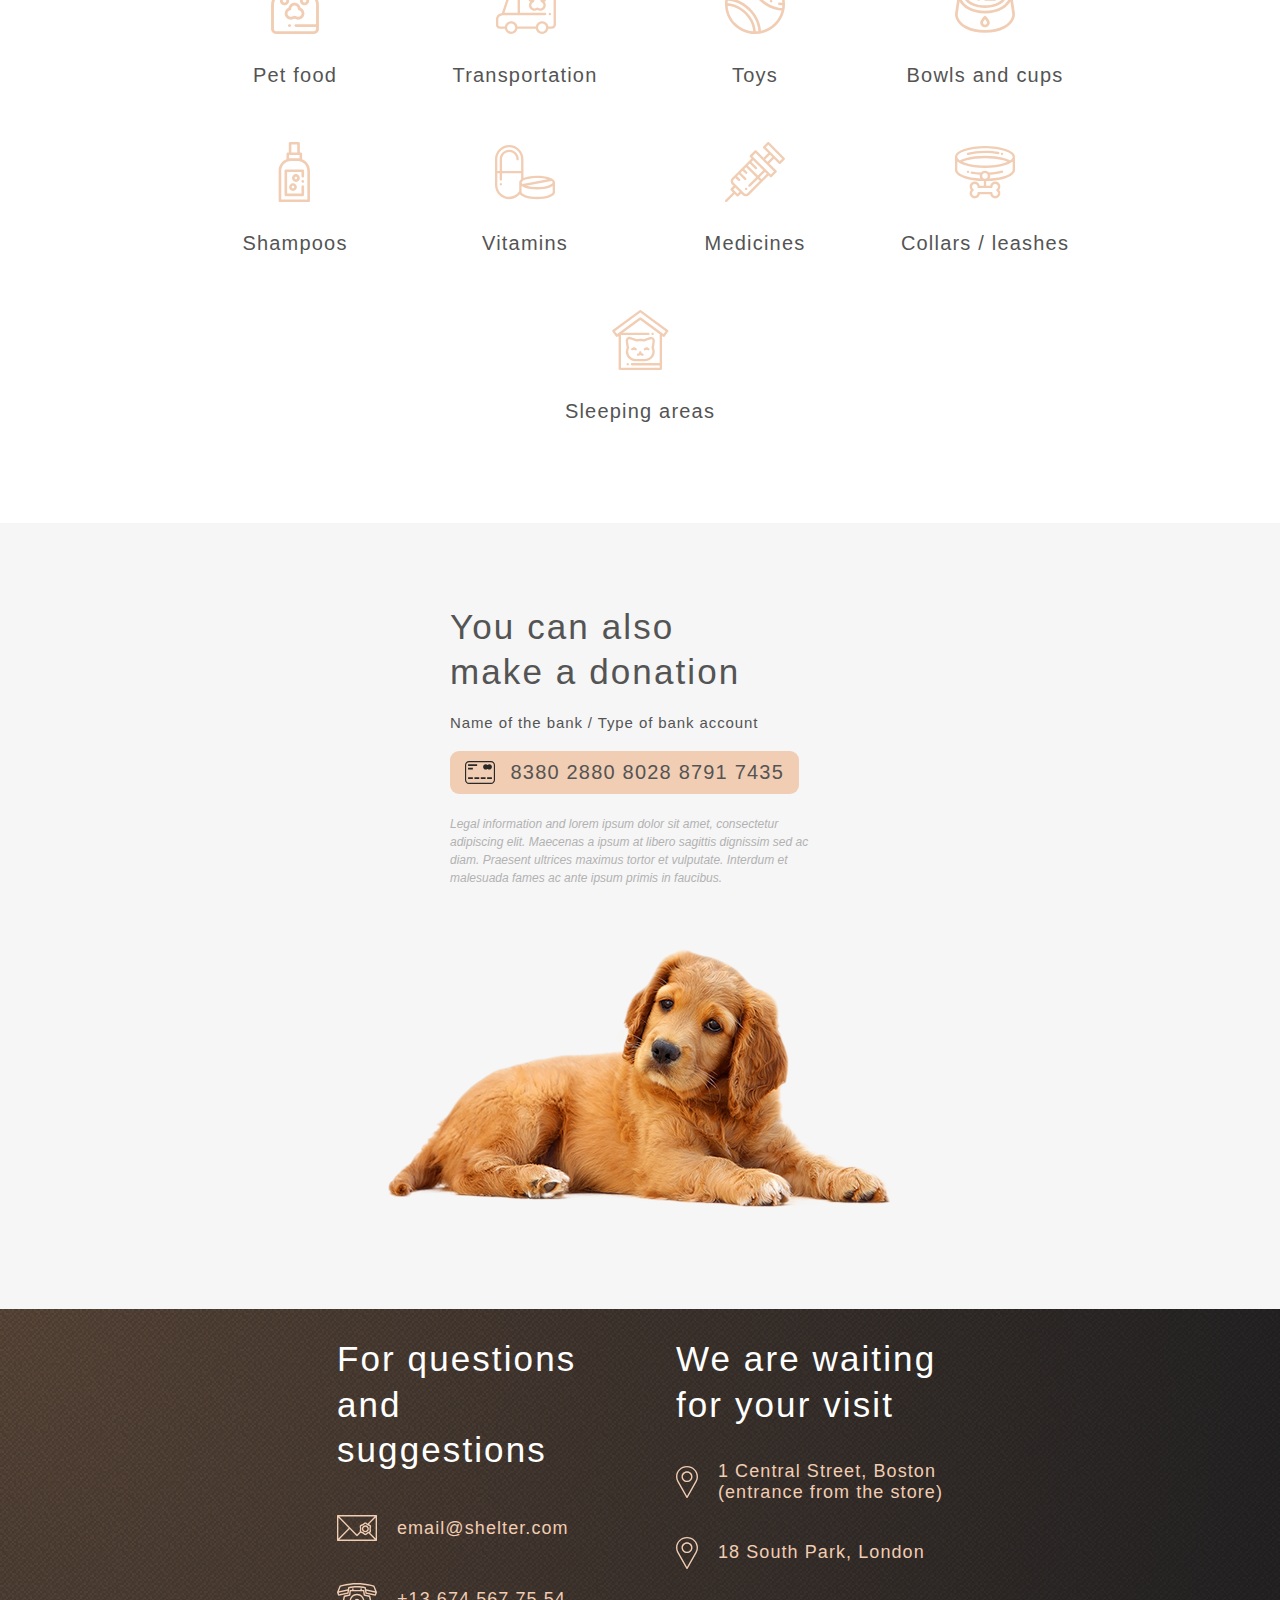
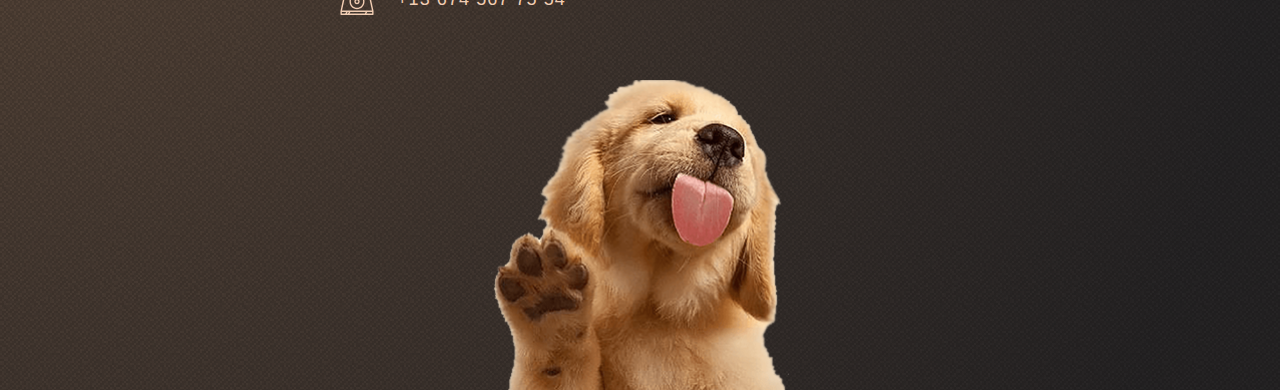
==== commit 10d65368: "уменьшил размер изображения на mainPage, сделал рефакторинг + раскидал все по папкам, добавил svg ст" ====
--- a/index.html
+++ b/index.html
@@ -1,5 +1,5 @@
 <!DOCTYPE html>
-<html lang="en">
+<html lang="en" xmlns="http://www.w3.org/1999/html">
 <head>
     <meta charset="UTF-8">
     <meta name="viewport" content="width=device-width, initial-scale=1.0">
@@ -28,6 +28,24 @@
                     <li class="nav-item"><a href="#contacts">Contacts</a></li>
                 </ul>
             </nav>
+
+            <div class="burger-menu">
+                <div class="burger-img"><img src="./assets/icons/Burger.svg" alt="burger" id="burger"></div>
+                <div class="burger-menu-absolute">
+                    <div class="logo">
+                        <a href="#"><h1 class="logo-title">Cozy House</h1></a>
+                        <p class="logo-subtitle">Shelter for pets in Boston</p>
+                    </div>
+                    <nav class="nav">
+                        <ul class="nav-list">
+                            <li class="nav-item"><a href="index.html">About the shelter</a></li>
+                            <li class="nav-item"><a href="pets.html">Our pets</a></li>
+                            <li class="nav-item"><a href="#help">Help the shelter</a></li>
+                            <li class="nav-item"><a href="#contacts">Contacts</a></li>
+                        </ul>
+                    </nav>
+                </div>
+            </div>
         </div>
 
         <div class="start-screen">
@@ -87,10 +105,10 @@
     <div class="container">
         <div class="pets-block">
             <h3>Our friends who<br>
-                are looking for a house</h3>
-
+                are looking for a house
+            </h3>
             <div class="pets-slider-container">
-                <button class="left-arrow">&lt;</button>
+                <div class="left"><button class="left-arrow"><img src="./assets/icons/arrow-left.svg" alt="arrow-left"></button></div>
                 <div class="pets-slider">
                     <div class="pets-item">
                         <div class="pets-item__img">
@@ -122,13 +140,62 @@
                         <h5>Woody</h5>
                         <button class="learn-more">Learn More</button>
                     </div>
-                </div>
-                <button class="right-arrow">&gt;</button>
+                    <div class="pets-item">
+                        <div class="pets-item__img">
+                            <img
+                                    src="./assets/png/pets-katrine%20(1).png"
+                                    alt="Sophia"
+                            >
+                        </div>
+                        <h5>Sophia</h5>
+                        <button class="learn-more">Learn More</button>
+                    </div>
+                    <div class="pets-item">
+                        <div class="pets-item__img">
+                            <img
+                                    src="./assets/png/pets-timmy.png"
+                                    alt="Timmy"
+                            >
+                        </div>
+                        <h5>Timmy</h5>
+                        <button class="learn-more">Learn More</button>
+                    </div>
+                    <div class="pets-item">
+                        <div class="pets-item__img">
+                            <img
+                                    src="./assets/png/pets-charly.png"
+                                    alt="Charly"
+                            >
+                        </div>
+                        <h5>Charly</h5>
+                        <button class="learn-more">Learn More</button>
+                    </div>
+                    <div class="pets-item">
+                        <div class="pets-item__img">
+                            <img
+                                    src="./assets/png/pets-scarlet.png"
+                                    alt="Scarlett"
+                            >
+                        </div>
+                        <h5>Scarlett</h5>
+                        <button class="learn-more">Learn More</button>
+                    </div>
+                    <div class="pets-item">
+                        <div class="pets-item__img">
+                            <img
+                                    src="./assets/png/pets-katrine%20(2).png"
+                                    alt="Freddie"
+                            >
+                        </div>
+                        <h5>Freddie</h5>
+                        <button class="learn-more">Learn More</button>
+                    </div>
+                </div>
+                <div class="right"><button class="right-arrow"><img src="./assets/icons/arrow-right.svg" alt="arrow-right"></button></div>
             </div>
             <div class="pets__button-get-to-know">
-                <button class="get-to-know">Get to know the rest</button>
-            </div>
-
+                <a href="#"><button class="get-to-know">Get to know the rest</button></a>
+            </div>
         </div>
     </div>
 </section>
@@ -259,6 +326,7 @@
     </div>
 </footer>
 
-<script src="script.js"></script>
+<script src="./scripts/main.js"></script>
+<script src="./scripts/mainSlider.js"></script>
 </body>
 </html>--- a/styles/main.css
+++ b/styles/main.css
@@ -45,6 +45,9 @@
 }
 
 /*nav*/
+.burger-menu {
+    display: none;
+}
 .nav {
     display: flex;
     align-items: center;
@@ -194,7 +197,7 @@
 }
 
 .pets-item:hover {
-    box-shadow: 0 0 10px rgba(0,0,0,0.5);
+    box-shadow: 0 0 10px rgba(0,0,0,0.05);
     cursor: pointer;
 }
 
@@ -207,7 +210,6 @@
     -webkit-box-align: center;
     -ms-flex-align: center;
     align-items: center;
-    padding: 16px 16px;
     width: 52px;
     height: 52px;
     border: 2px solid #f1cdb3;
@@ -218,6 +220,7 @@
     background-color: transparent;
     font-weight: bold;
 
+    padding: 22px 16px 16px;
     transition: 0.3s;
 }
 
@@ -294,6 +297,8 @@
 button.get-to-know:hover {
     background-color: #FDDCC4;
 }
+
+
 
 /* =====HELP===== */
 .help-block {
@@ -603,4 +608,102 @@
 .next-btn:hover, .next-max-btn:hover {
     background: #FDDCC4;
     border: 2px solid #FDDCC4;
+}
+
+/*popup*/
+
+.pets-popup {
+    top: calc(50% - 260px);
+    left: calc(50% - 450px);
+    padding-right: 20px;
+    position: fixed;
+    background: #FAFAFA;
+    border-radius: 9px;
+    display: flex;
+    width: 900px;
+    z-index: 2;
+}
+
+.close-popup {
+    position: absolute;
+}
+
+.overlay {
+    position: fixed;
+    top: 0;
+    left: 0;
+    width: 100%;
+    height: 100%;
+    background: rgba(41, 41, 41, 0.6);
+    z-index: 1;
+}
+
+/*inner popup styles*/
+
+.round-close {
+    border: 2px solid #F1CDB3;
+    border-radius: 100px;
+    width: 52px;
+    height: 52px;
+    transform: rotateZ(45deg);
+    position: absolute;
+    left: 892px;
+    top: -50px;
+    transition: 0.3s;
+}
+
+.round-close:hover {
+    background: #FDDCC4;
+    border: #FDDCC4;
+}
+
+.popup-tittle {
+    font-family: 'Georgia', sans-serif;
+    font-style: normal;
+    font-weight: 400;
+    font-size: 35px;
+    line-height: 130%;
+    letter-spacing: 0.06em;
+    padding-top: 50px;
+    padding-left: 30px;
+}
+
+.popup-subtitle {
+    font-family: 'Georgia', sans-serif;
+    font-weight: 400;
+    font-size: 20px;
+    line-height: 115%;
+    letter-spacing: 0.06em;
+    padding-top: 10px;
+    padding-left: 30px;
+}
+
+.popup-description {
+    font-family: 'Georgia', sans-serif;
+    font-weight: 400;
+    font-size: 15px;
+    line-height: 110%;
+    letter-spacing: 0.06em;
+    padding-top: 40px;
+    padding-left: 30px;
+    padding-right: 20px;
+}
+
+.popup-content ul {
+    padding-top: 40px;
+    padding-left: 30px;
+}
+
+.popup-img img {
+    max-width: 500px;
+    height: 500px;
+    border-radius: 9px;
+}
+
+.pets-popup .popup-content ul li::before {
+    content: "\2022";
+    color: #f1cdb3;
+    display: inline-block;
+    width: 0.7em;
+    margin-left: -0.1em;
 }--- a/styles/media.css
+++ b/styles/media.css
@@ -73,6 +73,26 @@
         column-gap: 42px;
     }
 
+    /* pets page */
+    .pets-slider-pets-page .pets-item:nth-last-child(-n+2) {
+        display: none;
+    }
+
+    .pets-slider-pets-page {
+        justify-content: center;
+    }
+
+    .pets-block-pets-page h3 {
+        padding-bottom: 30px;
+    }
+
+    .pets-page-wrapper {
+        padding-bottom: 44px;
+    }
+
+    .pets__control-buttons {
+        padding-bottom: 78px;
+    }
     /*=====HELP=====*/
     .help__icons {
         gap: 55px 60px;
@@ -110,5 +130,465 @@
         margin: 0 auto;
         padding-top: 65px;
     }
+
+    /*popup settings*/
+    .pets-popup {
+        top: calc(50% - 220px);
+        left: calc(50% - 315px);
+        padding-right: 9px;
+        width: 630px;
+    }
+
+    .close-popup {
+        position: absolute;
+    }
+
+    .overlay {
+        position: fixed;
+        top: 0;
+        left: 0;
+        width: 100%;
+        height: 100%;
+        background: rgba(41, 41, 41, 0.6);
+        z-index: 1;
+    }
+
+    /*inner popup styles*/
+
+    .round-close {
+        left: 620px;
+        top: -50px;
+    }
+
+    .popup-tittle {
+        padding-top: 10px;
+        padding-left: 11px;
+    }
+
+    .popup-subtitle {
+        padding-top: 10px;
+        padding-left: 11px;
+    }
+
+    .popup-description {
+        font-size: 13px;
+        padding-top: 20px;
+        padding-left: 11px;
+        padding-right: 0;
+    }
+
+    .popup-content ul {
+        padding-top: 20px;
+        padding-left: 11px;
+    }
+
+    .popup-content li {
+        font-size: 15px;
+    }
+
+    .popup-img img {
+        max-width: 350px;
+        height: 350px;
+    }
+    /*---------*/
 }
 
+@media screen and (max-width: 768px) {
+
+     .container {
+         padding: 0 10px;
+         margin: 0 auto;
+     }
+
+    .logo {
+        padding-right: 43px;
+    }
+
+    .start__content {
+        align-items: center;
+        text-align: center;
+        margin-bottom: 105px;
+        padding: 0;
+    }
+
+    .start__content h2 {
+        font-size: 25px;
+        letter-spacing: 0.06em;
+    }
+
+    .start__content p {
+        font-size: 15px;
+        padding-bottom: 43px;
+    }
+
+    .about-content p {
+        padding-bottom: 20px;
+    }
+
+    .img-puppy {
+        width: 260px;
+        height: 272px;
+        margin-left: 40px;
+    }
+
+/*=====ABOUT=====*/
+    .about-block {
+        padding-top: 28px;
+    }
+
+    .about-content {
+        padding-left: 15px;
+        padding-right: 15px;
+        display: flex;
+        flex-direction: column;
+        align-items: center;
+    }
+
+    .about-content h3 {
+        font-size: 25px;
+        text-align: center;
+    }
+
+    .about-content p {
+        text-align: justify;
+    }
+
+    .about-pets {
+        width: 260px;
+        height: 354px;
+        margin-top: 22px;
+    }
+
+    .about-block {
+        padding-bottom: 40px;
+    }
+
+/*=====PETS=====*/
+    .pets {
+        padding-top: 45px;
+    }
+
+    .pets-block {
+        position: relative;
+        width: 300px;
+        margin: 0 auto;
+    }
+
+    .pets-slider .pets-item:nth-last-child(-n+2) {
+        display: none;
+    }
+
+    .pets-block h3 {
+        font-size: 25px;
+        padding-bottom: 41px;
+    }
+    .pets-slider-container {
+        display: flex;
+        justify-content: center;
+        align-items: flex-end;
+        padding-bottom: 114px;
+    }
+
+/*    arrows*/
+    .right, .left {
+        position: absolute;
+        top: 75%;
+    }
+
+    .left {
+        left: 20%;
+    }
+
+
+    .right {
+        right: 20%;
+    }
+
+    .pets-page-wrapper {
+        padding-bottom: 42px;
+    }
+
+    .pets__control-buttons {
+        gap: 10px;
+    }
+
+    button.get-to-know {
+        margin-bottom: 43px;
+    }
+
+    /*=====HELP=====*/
+    .help-block {
+        padding-top: 42px;
+    }
+
+    .help__header h3 {
+        font-size: 25px;
+        padding-bottom: 41px;
+    }
+
+    .help__icons {
+        justify-content: space-around;
+        gap: 55px 35px;
+        padding-bottom: 65px
+    }
+
+    .help-icons-block {
+        width: 130px;
+        height: 62px;
+    }
+
+    .help__icons .help-icons-block img {
+        height: 50px;
+    }
+
+    .help-icons-block p {
+        font-size: 15px;
+        padding-top: 20px;
+    }
+
+    /*=====DONATION=====*/
+    .donation {
+        padding-bottom: 40px;
+    }
+
+    .donation-block {
+        padding-top: 44px;
+        padding-left: 14px;
+        padding-right: 14px;
+        gap: 19px;
+    }
+
+    .donation-info-block {
+        align-items: center;
+        display: flex;
+        flex-direction: column;
+    }
+
+    .donation-info-block h2 {
+        font-size: 25px;
+        text-align: center;
+
+        padding-bottom: 23px;
+    }
+
+    .donation-info-block h6 {
+        font-size: 13px;
+
+        padding-bottom: 25px;
+    }
+
+    .donation-info-block p {
+        text-align: justify;
+    }
+
+    .card-pick p {
+        font-size: 15px;
+    }
+
+    .card-pick p {
+        padding-left: 7px;
+    }
+
+    .donation-dog-img {
+        margin-top: 0;
+    }
+
+    /*=====FOOTER=====*/
+    .footer__information {
+        flex-direction: column;
+        margin: 0;
+        align-items: center;
+        gap: 20px;
+    }
+
+    .contacts h2, .address h2 {
+        text-align: center;
+        font-size: 25px;
+        line-height: 130%;
+        letter-spacing: 0.06em;
+    }
+
+    .address {
+        gap: 41px;
+    }
+
+    .address h2 {
+        margin: 0 auto;
+    }
+
+    .footer__information .address {
+        align-items: flex-start;
+    }
+
+    .contacts, .address {
+        align-items: center;
+        padding-top: 21px;
+    }
+
+    .footer-dog-img {
+        padding-top: 42px;
+    }
+
+    .footer-dog-img img {
+        width: 260px;
+        height: 269px;
+    }
+
+    /*=====PETS PAGE 320=====*/
+
+    /*=====BURGER MENU=====*/
+    body {
+        overflow-x: hidden;
+    }
+    .header-nav {
+        position: relative;
+    }
+
+    .burger-img {
+        cursor: pointer;
+        position: absolute;
+        z-index: 2;
+        right: 0;
+    }
+
+    .burger-img img {
+        transition: all 0.3s;
+    }
+
+    .burger-menu-absolute {
+        width: 320px;
+        background-color: #292929;
+        position: absolute;
+        top: -30px;
+        right: -330px;
+        padding-left: 10px;
+        transition: right 0.3s ease-out;
+        z-index: 1;
+    }
+
+    .show {
+        right: -10px;
+    }
+
+    .rotate {
+        transform:rotate(90deg);
+    }
+    /*logo re-padding*/
+    .burger-menu-absolute .logo h1 {
+        padding-top: 30px;
+    }
+
+    .burger-menu-absolute .logo {
+        padding-bottom: 15vh;
+    }
+
+    .burger-menu-absolute .nav {
+        padding-bottom: 70vh;
+    }
+    /*==*/
+
+    /*nav burger-menu*/
+    .burger-menu-absolute .nav-item a {
+        font-family: 'Arial', sans-serif;
+        font-weight: 400;
+        font-size: 32px;
+        line-height: 160%;
+        color: #FAFAFA;
+    }
+    /*==*/
+    .burger-menu {
+        display: flex;
+        align-items: center;
+    }
+
+    .header {
+        padding-top: 28px;
+        position: relative;
+    }
+
+    .header__nav {
+        padding-bottom: 65px;
+    }
+
+    .nav {
+        display: none;
+    }
+
+    .burger-menu .burger-menu-absolute .nav {
+        display: block;
+    }
+
+    .burger-menu-absolute .nav-list {
+        display: flex;
+        flex-direction: column;
+        align-items: center;
+        gap: 43px;
+    }
+
+    .header-nav {
+        justify-content: center;
+    }
+
+    /*popup settings*/
+    .pets-popup {
+        top: calc(50% - 200px);
+        left: calc(50% - 120px);
+        padding-right: 9px;
+        width: 240px;
+    }
+
+    .overlay {
+        position: fixed;
+        top: 0;
+        left: 0;
+        width: 100%;
+        height: 100%;
+        background: rgba(41, 41, 41, 0.6);
+        z-index: 1;
+    }
+
+    /*inner popup styles*/
+
+    .round-close {
+        left: 225px;
+        top: -50px;
+    }
+
+    .popup-tittle {
+        padding-top: 10px;
+        padding-left: 11px;
+        text-align: center;
+    }
+
+    .popup-subtitle {
+        padding-top: 10px;
+        padding-left: 11px;
+        text-align: center;
+    }
+
+    .popup-description {
+        font-size: 13px;
+        padding-top: 20px;
+        padding-left: 11px;
+        padding-right: 0;
+        text-align: justify;
+    }
+
+    .popup-content ul {
+        padding-top: 24px;
+        padding-left: 11px;
+        padding-bottom: 10px;
+    }
+
+    .popup-content li {
+        font-size: 15px;
+    }
+
+    .popup-img img {
+        display: none;
+        max-width: 350px;
+        height: 350px;
+    }
+    /*---------*/
+
+}